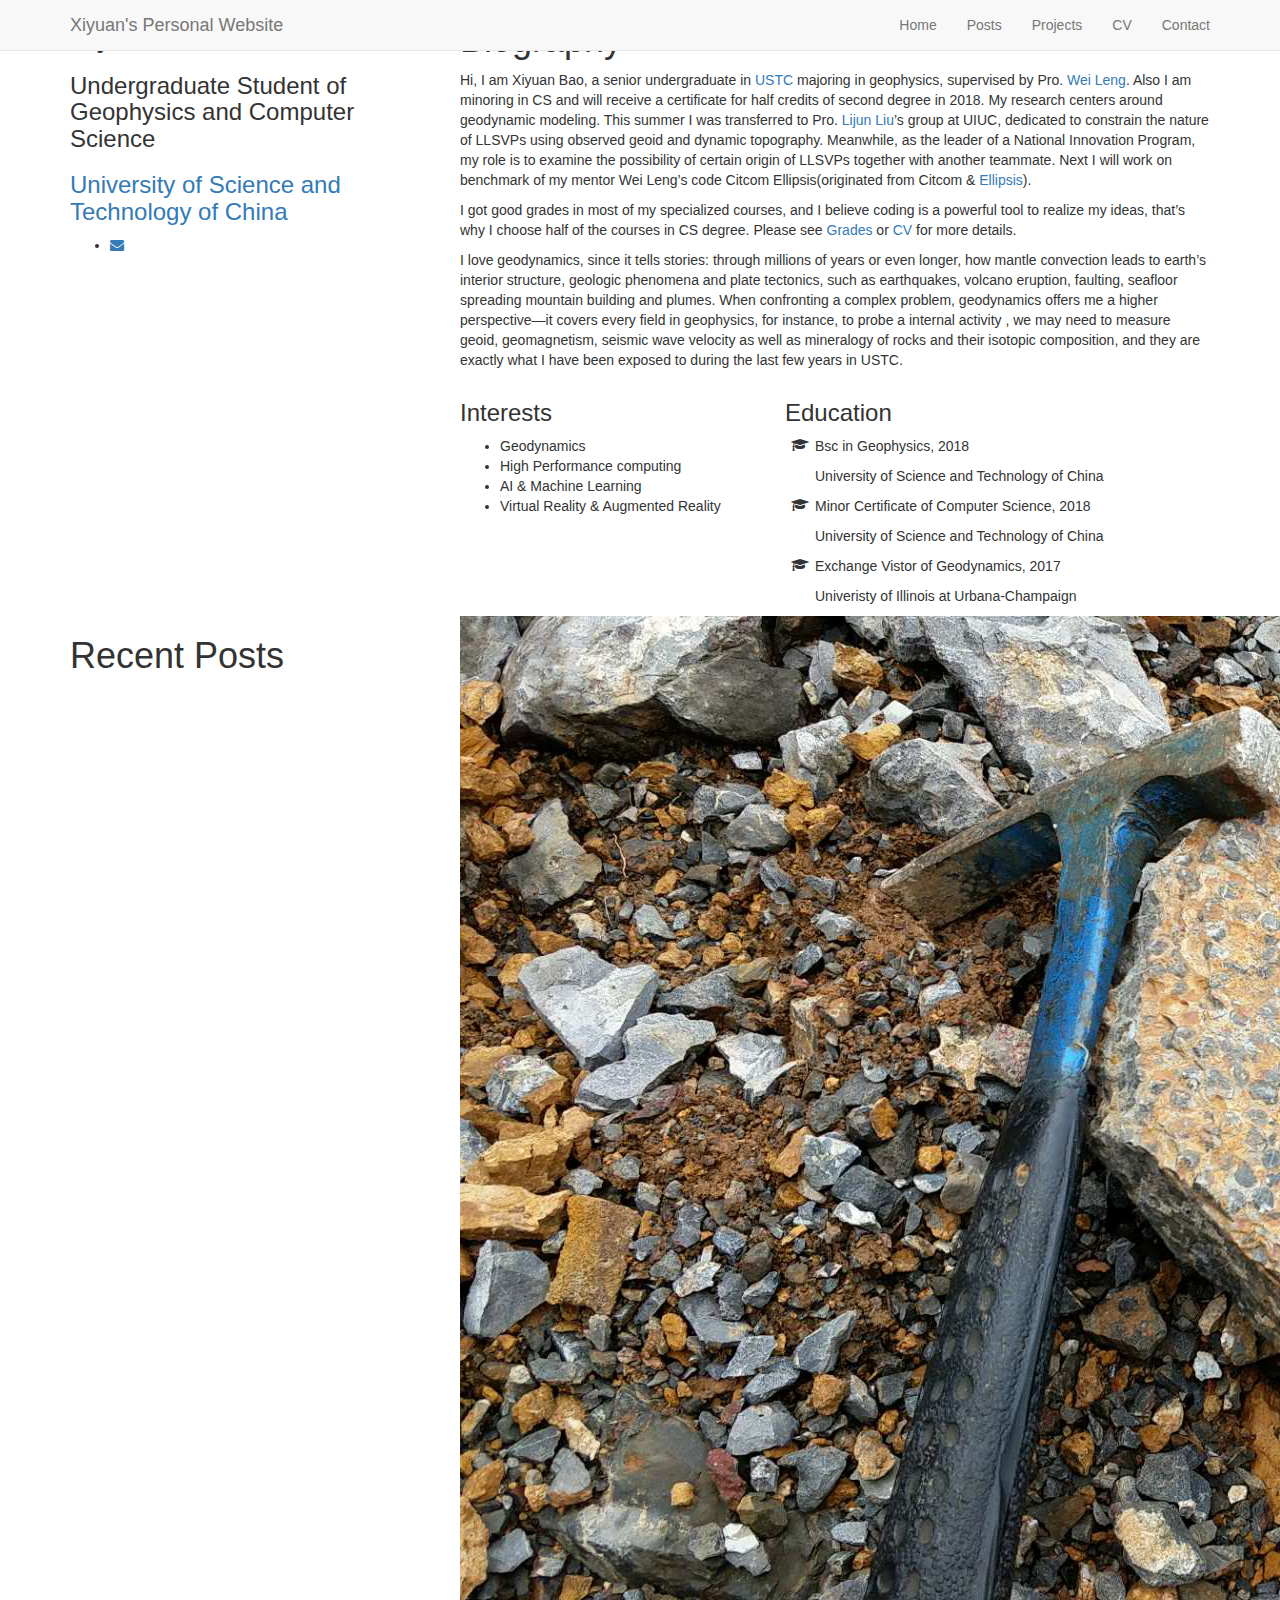
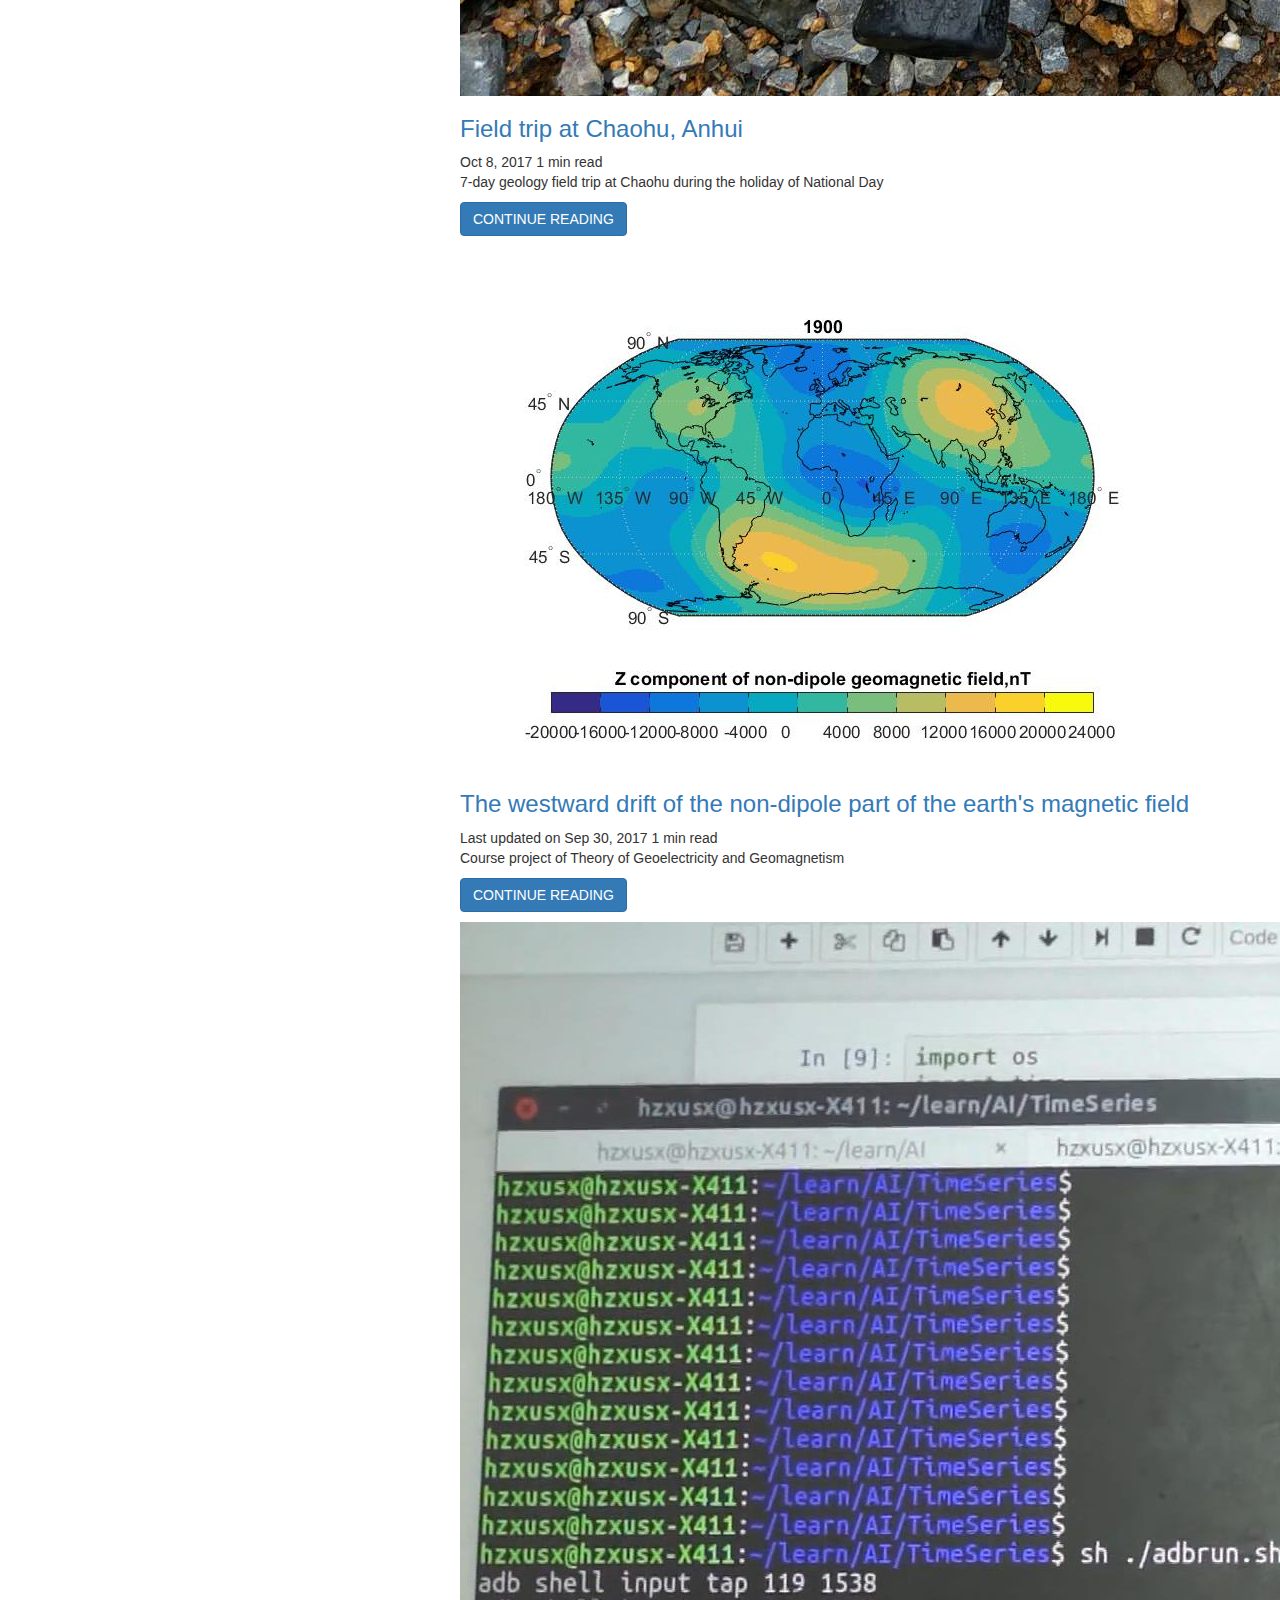
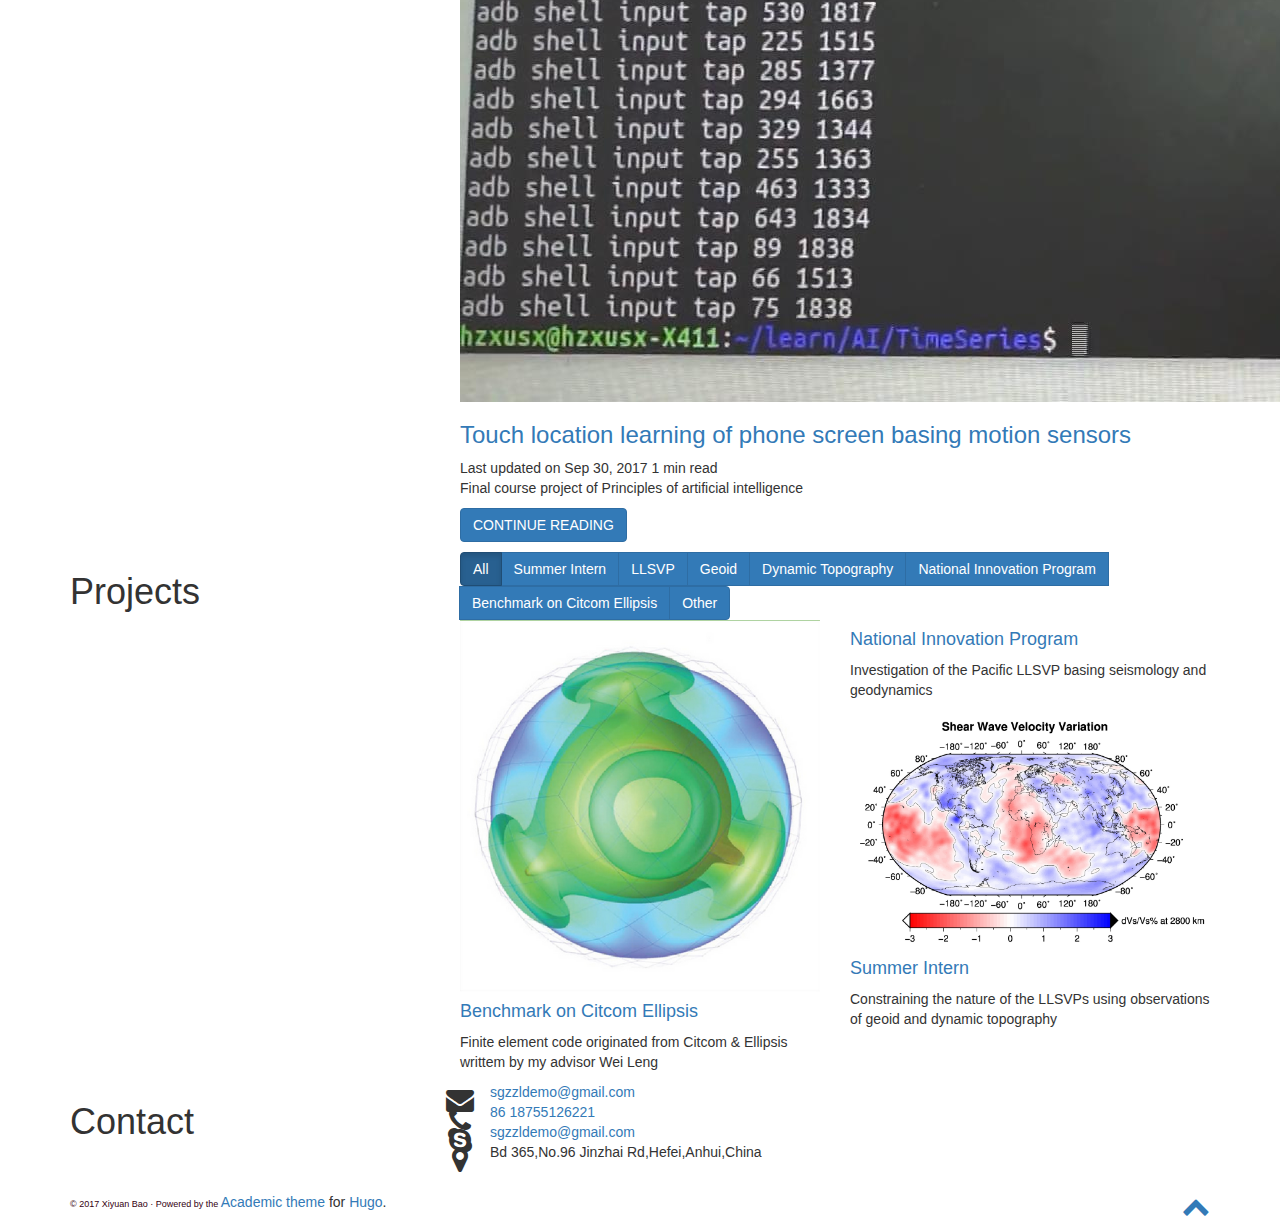
==== index.html @ cfee68fa "counter" ====
<!DOCTYPE html>
<html lang="en-us">
<head>

  <meta charset="utf-8">
  <meta name="viewport" content="width=device-width, initial-scale=1">
  <meta http-equiv="X-UA-Compatible" content="IE=edge">
  <meta name="theme" content="hugo-academic">
  <meta name="generator" content="Hugo 0.30.2" />
  <meta name="author" content="Xiyuan Bao">
  <meta name="description" content="Undergraduate Student of Geophysics and Computer Science">










    <link rel="stylesheet" href="/css/highlight.min.css">



  <link rel="stylesheet" href="https://cdnjs.cloudflare.com/ajax/libs/twitter-bootstrap/3.3.7/css/bootstrap.min.css" integrity="sha512-6MXa8B6uaO18Hid6blRMetEIoPqHf7Ux1tnyIQdpt9qI5OACx7C+O3IVTr98vwGnlcg0LOLa02i9Y1HpVhlfiw==" crossorigin="anonymous">
  <link rel="stylesheet" href="https://cdnjs.cloudflare.com/ajax/libs/academicons/1.8.1/css/academicons.min.css" integrity="sha512-NThgw3XKQ1absAahW6to7Ey42uycrVvfNfyjqcFNgCmOCQ5AR4AO0SiXrN+8ZtYeappp56lk1WtvjVmEa+VR6A==" crossorigin="anonymous">
  <link rel="stylesheet" href="https://cdnjs.cloudflare.com/ajax/libs/font-awesome/4.7.0/css/font-awesome.min.css" integrity="sha512-SfTiTlX6kk+qitfevl/7LibUOeJWlt9rbyDn92a1DqWOw9vWG2MFoays0sgObmWazO5BQPiFucnnEAjpAB+/Sw==" crossorigin="anonymous">






  <link rel="stylesheet" href="//fonts.googleapis.com/css?family=Montserrat:400,700%7cRoboto:400,400italic,700%7cRoboto&#43;Mono">

  <link rel="stylesheet" href="/styles.css">





  <link rel="alternate" href="https://xiyuanbao.github.io/index.xml" type="application/rss+xml" title="Xiyuan&#39;s Personal Website">
  <link rel="feed" href="https://xiyuanbao.github.io/index.xml" type="application/rss+xml" title="Xiyuan&#39;s Personal Website">


  <link rel="icon" type="image/png" href="/img/icon.png">
  <link rel="apple-touch-icon" type="image/png" href="/img/apple-touch-icon.png">

  <link rel="canonical" href="https://xiyuanbao.github.io/">

  <meta property="twitter:card" content="summary_large_image">

  <meta property="og:site_name" content="Xiyuan&#39;s Personal Website">
  <meta property="og:url" content="https://xiyuanbao.github.io/">
  <meta property="og:title" content="Xiyuan&#39;s Personal Website">
  <meta property="og:description" content="Undergraduate Student of Geophysics and Computer Science">
  <meta property="og:locale" content="en-us">

  <meta property="og:updated_time" content="2016-04-20T00:00:00&#43;00:00">




  <title>Xiyuan&#39;s Personal Website</title>

</head>
<body id="top" data-spy="scroll" data-target="#navbar-main" data-offset="71">

<nav class="navbar navbar-default navbar-fixed-top" id="navbar-main">
  <div class="container">


    <div class="navbar-header">

      <button type="button" class="navbar-toggle collapsed" data-toggle="collapse"
              data-target=".navbar-collapse" aria-expanded="false">
        <span class="sr-only">Toggle navigation</span>
        <span class="icon-bar"></span>
        <span class="icon-bar"></span>
        <span class="icon-bar"></span>
      </button>

      <a class="navbar-brand" href="/">Xiyuan&#39;s Personal Website</a>
    </div>


    <div class="collapse navbar-collapse">


      <ul class="nav navbar-nav navbar-right">




        <li class="nav-item">
          <a href="/#about" data-target="#about">

            <span>Home</span>
          </a>
        </li>






        <li class="nav-item">
          <a href="/#posts" data-target="#posts">

            <span>Posts</span>
          </a>
        </li>






        <li class="nav-item">
          <a href="/#projects" data-target="#projects">

            <span>Projects</span>
          </a>
        </li>






        <li class="nav-item">
          <a href="/cv/cv.pdf" data-target="/cv/cv.pdf">

            <span>CV</span>
          </a>
        </li>






        <li class="nav-item">
          <a href="/#contact" data-target="#contact">

            <span>Contact</span>
          </a>
        </li>





      </ul>

    </div>
  </div>
</nav>



<span id="homepage" style="display: none"></span>











  <section id="about" class="home-section">
    <div class="container">




<div class="row" itemprop="author" itemscope itemtype="http://schema.org/Person" itemref="person-email person-telephone person-address">
  <div class="col-xs-12 col-md-4">
    <div id="profile">


      <div class="portrait" style="background-image: url('https://xiyuanbao.github.io/img/portrait.jpg');"></div>
      <meta itemprop="image" content="https://xiyuanbao.github.io/img/portrait.jpg">


      <div class="portrait-title">
        <h2 itemprop="name">Xiyuan Bao</h2>
        <h3 itemprop="jobTitle">Undergraduate Student of Geophysics and Computer Science</h3>



        <h3 itemprop="worksFor" itemscope itemtype="http://schema.org/Organization">
          <a href="//en.ustc.edu.cn" target="_blank" itemprop="url" rel="noopener">
            <span itemprop="name">University of Science and Technology of China</span>
          </a>
        </h3>



      </div>

      <link itemprop="url" href="https://xiyuanbao.github.io/">

      <ul class="network-icon" aria-hidden="true">


        <li>
          <a itemprop="sameAs" href="//sgzzldemo@gmail.com" target="_blank" rel="noopener">
            <i class="fa fa-envelope big-icon"></i>
          </a>
        </li>

      </ul>

    </div>
  </div>
  <div class="col-xs-12 col-md-8" itemprop="description">



<h1 id="biography">Biography</h1>

<p>Hi, I am Xiyuan Bao, a senior undergraduate in <a href="http://en.ustc.edu.cn" target="_blank">USTC</a> majoring in geophysics, supervised by Pro. <a href="https://scholar.google.com.hk/citations?hl=en&amp;user=mM6zRxUAAAAJ&amp;view_op=list_works&amp;sortby=pubdate" target="_blank">Wei Leng</a>. Also I am minoring in CS and will receive a certificate for half credits of second degree in 2018. My research centers around geodynamic modeling. This summer I was transferred to Pro. <a href="https://www.geology.illinois.edu/cms/One.aspx?portalId=127672&amp;pageId=230146" target="_blank">Lijun Liu</a>&rsquo;s group at UIUC, dedicated to constrain the nature of LLSVPs using observed geoid and dynamic topography. Meanwhile, as the leader of a National Innovation Program, my role is to examine the possibility of certain origin of LLSVPs together with another teammate. Next I will work on benchmark of my mentor Wei Leng&rsquo;s code Citcom Ellipsis(originated from Citcom &amp; <a href="http://www.geodynamics.org/cig/software/ellipsis3d/" target="_blank">Ellipsis</a>).</p>

<p>I got good grades in most of my specialized courses, and I believe coding is a powerful tool to realize my ideas, that&rsquo;s why I choose half of the courses in CS degree. Please see <a href="https://xiyuanbao.github.io/grade/grade/" target="_blank">Grades</a> or <a href="https://xiyuanbao.github.io/cv/cv.pdf">CV</a> for more details.</p>

<p>I love geodynamics, since it tells stories: through millions of years or even longer, how mantle convection leads to earth&rsquo;s interior structure, geologic phenomena and plate tectonics, such as earthquakes, volcano eruption, faulting, seafloor spreading mountain building and plumes. When confronting a complex problem, geodynamics offers me a higher perspective—it covers every field in geophysics, for instance, to probe a internal activity , we may need to measure geoid, geomagnetism, seismic wave velocity as well as mineralogy of rocks and their isotopic composition, and they are exactly what I have been exposed to during the last few years in USTC.</p>


    <div class="row">


      <div class="col-sm-5">
        <h3>Interests</h3>
        <ul class="ul-interests">

          <li>Geodynamics</li>

          <li>High Performance computing</li>

          <li>AI &amp; Machine Learning</li>

          <li>Virtual Reality &amp; Augmented Reality</li>

        </ul>
      </div>



      <div class="col-sm-7">
        <h3>Education</h3>
        <ul class="ul-edu fa-ul">

          <li>
            <i class="fa-li fa fa-graduation-cap"></i>
            <div class="description">
              <p class="course">Bsc in Geophysics, 2018</p>
              <p class="institution">University of Science and Technology of China</p>
            </div>
          </li>

          <li>
            <i class="fa-li fa fa-graduation-cap"></i>
            <div class="description">
              <p class="course">Minor Certificate of Computer Science, 2018</p>
              <p class="institution">University of Science and Technology of China</p>
            </div>
          </li>

          <li>
            <i class="fa-li fa fa-graduation-cap"></i>
            <div class="description">
              <p class="course">Exchange Vistor of Geodynamics, 2017</p>
              <p class="institution">Univeristy of Illinois at Urbana-Champaign</p>
            </div>
          </li>

        </ul>
      </div>


    </div>
  </div>
</div>

    </div>
  </section>





  <section id="posts" class="home-section">
    <div class="container">





<div class="row">
  <div class="col-xs-12 col-md-4 section-heading">

    <h1>Recent Posts</h1>



  </div>
  <div class="col-xs-12 col-md-8">


























<div class="article-list-item" itemscope itemprop="blogPost">


  <a href="https://xiyuanbao.github.io/post/chaohu/">
    <img src="/img/chaohu/11.jpg" class="article-banner" itemprop="image">
  </a>

  <h3 class="article-title" itemprop="name">
    <a href="https://xiyuanbao.github.io/post/chaohu/" itemprop="url">Field trip at Chaohu, Anhui</a>
  </h3>


<div class="article-metadata">

  <span class="article-date">

    <time datetime="2017-10-08 00:00:00 &#43;0800 CST" itemprop="datePublished">
      Oct 8, 2017
    </time>
  </span>


  <span class="middot-divider"></span>
  <span class="article-reading-time">
    1 min read
  </span>









</div>

  <div class="article-style" itemprop="articleBody">

    <p>7-day geology field trip at Chaohu during the holiday of National Day</p>

  </div>
  <p class="read-more">
    <a href="https://xiyuanbao.github.io/post/chaohu/" class="btn btn-primary btn-outline">
      CONTINUE READING
    </a>
  </p>
</div>






















<div class="article-list-item" itemscope itemprop="blogPost">


  <a href="https://xiyuanbao.github.io/post/geomagnetism/">
    <img src="/img/geomagnet/1900.jpg" class="article-banner" itemprop="image">
  </a>

  <h3 class="article-title" itemprop="name">
    <a href="https://xiyuanbao.github.io/post/geomagnetism/" itemprop="url">The westward drift of the non-dipole part of the earth&#39;s magnetic field</a>
  </h3>


<div class="article-metadata">

  <span class="article-date">

        Last updated on

    <time datetime="2017-09-20 00:00:00 &#43;0800 CST" itemprop="datePublished">
      Sep 30, 2017
    </time>
  </span>


  <span class="middot-divider"></span>
  <span class="article-reading-time">
    1 min read
  </span>









</div>

  <div class="article-style" itemprop="articleBody">

    <p>Course project of Theory of Geoelectricity and Geomagnetism</p>

  </div>
  <p class="read-more">
    <a href="https://xiyuanbao.github.io/post/geomagnetism/" class="btn btn-primary btn-outline">
      CONTINUE READING
    </a>
  </p>
</div>






















<div class="article-list-item" itemscope itemprop="blogPost">


  <a href="https://xiyuanbao.github.io/post/sensor/">
    <img src="/img/sensor/sensor.jpg" class="article-banner" itemprop="image">
  </a>

  <h3 class="article-title" itemprop="name">
    <a href="https://xiyuanbao.github.io/post/sensor/" itemprop="url">Touch location learning of phone screen basing motion sensors</a>
  </h3>


<div class="article-metadata">

  <span class="article-date">

        Last updated on

    <time datetime="2017-09-20 00:00:00 &#43;0800 CST" itemprop="datePublished">
      Sep 30, 2017
    </time>
  </span>


  <span class="middot-divider"></span>
  <span class="article-reading-time">
    1 min read
  </span>









</div>

  <div class="article-style" itemprop="articleBody">

    <p>Final course project of Principles of artificial intelligence</p>

  </div>
  <p class="read-more">
    <a href="https://xiyuanbao.github.io/post/sensor/" class="btn btn-primary btn-outline">
      CONTINUE READING
    </a>
  </p>
</div>






  </div>
</div>

    </div>
  </section>





  <section id="projects" class="home-section">
    <div class="container">




<div class="row">
  <div class="col-xs-12 col-md-4 section-heading">
    <h1>Projects</h1>

  </div>
  <div class="col-xs-12 col-md-8">




    <span class="hidden default-project-filter">*</span>




    <div class="project-toolbar">
      <div class="project-filters">
        <div class="btn-toolbar">
          <div class="btn-group">

              <a href="#" data-filter="*" class="btn btn-primary btn-large active">All</a>

              <a href="#" data-filter=".summer-intern" class="btn btn-primary btn-large">Summer Intern</a>

              <a href="#" data-filter=".LLSVP" class="btn btn-primary btn-large">LLSVP</a>

              <a href="#" data-filter=".geoid" class="btn btn-primary btn-large">Geoid</a>

              <a href="#" data-filter=".dynamic-topography" class="btn btn-primary btn-large">Dynamic Topography</a>

              <a href="#" data-filter=".National-Innovation-Program" class="btn btn-primary btn-large">National Innovation Program</a>

              <a href="#" data-filter=".Benchmark-on-Citcom-Ellipsis" class="btn btn-primary btn-large">Benchmark on Citcom Ellipsis</a>

              <a href="#" data-filter=".demo" class="btn btn-primary btn-large">Other</a>

          </div>
        </div>
      </div>
    </div>





    <div class="row isotope projects-container js-layout-masonry">





      <div class="col-xs-12 col-sm-6 col-md-4 col-lg-6 project-item isotope-item Benchmark-on-Citcom-Ellipsis">
        <div class="card">

          <a href="https://xiyuanbao.github.io/project/benchmark-on-citcom-ellipsis/" title="" class="card-image hover-overlay"
             >
            <img src="/img/c-e/cover.png" alt="" class="img-responsive">
          </a>

          <div class="card-text">
            <h4><a href="https://xiyuanbao.github.io/project/benchmark-on-citcom-ellipsis/" >Benchmark on Citcom Ellipsis</a></h4>
            <div class="card-desription">
              <p>Finite element code originated from Citcom &amp; Ellipsis writtem by my advisor Wei Leng</p>
            </div>
          </div>
        </div>
      </div>




      <div class="col-xs-12 col-sm-6 col-md-4 col-lg-6 project-item isotope-item National-Innovation-Program LLSVP">
        <div class="card">

          <div class="card-text">
            <h4><a href="https://xiyuanbao.github.io/project/national-innovation-program/" >National Innovation Program</a></h4>
            <div class="card-desription">
              <p>Investigation of the Pacific LLSVP basing seismology and geodynamics</p>
            </div>
          </div>
        </div>
      </div>




      <div class="col-xs-12 col-sm-6 col-md-4 col-lg-6 project-item isotope-item summer-intern LLSVP geoid dynamic-topography">
        <div class="card">

          <a href="https://xiyuanbao.github.io/project/summer-intern/" title="" class="card-image hover-overlay"
             >
            <img src="/img/llsvp/tomo.jpg" alt="" class="img-responsive">
          </a>

          <div class="card-text">
            <h4><a href="https://xiyuanbao.github.io/project/summer-intern/" >Summer Intern</a></h4>
            <div class="card-desription">
              <p>Constraining the nature of the LLSVPs using observations of geoid and dynamic topography</p>
            </div>
          </div>
        </div>
      </div>


    </div>



  </div>
</div>

    </div>
  </section>





  <section id="contact" class="home-section">
    <div class="container">





<div class="row">
  <div class="col-xs-12 col-md-4 section-heading">
    <h1>Contact</h1>

  </div>
  <div class="col-xs-12 col-md-8">


    <ul class="fa-ul" itemscope>


      <li>
        <i class="fa-li fa fa-envelope fa-2x" aria-hidden="true"></i>
        <span id="person-email" itemprop="email"><a href="mailto:sgzzldemo@gmail.com">sgzzldemo@gmail.com</a></span>
      </li>







      <li>
        <i class="fa-li fa fa-phone fa-2x" aria-hidden="true"></i>
        <span id="person-telephone" itemprop="telephone"><a href="tel:86%2018755126221">86 18755126221</a></span>
      </li>



      <li>
        <i class="fa-li fa fa-skype fa-2x" aria-hidden="true"></i>
        <span><a href="skype:sgzzldemo@gmail.com?call">sgzzldemo@gmail.com</a></span>
      </li>





      <li>
        <i class="fa-li fa fa-map-marker fa-2x" aria-hidden="true"></i>
        <span id="person-address" itemprop="address">Bd 365,No.96 Jinzhai Rd,Hefei,Anhui,China</span>
      </li>




    </ul>



  </div>
</div>

    </div>
  </section>

<div align="center"><img src="http://www.reliablecounter.com/count.php?page=xiyuanbao.github.io&digit=style/plain/1/&reloads=0" alt="" title="" border="0"></a><br /><a href="http://" target="_blank" style="font-family: Geneva, Arial; font-size: 9px; color: #330010; text-decoration: none;"></div>


<footer class="site-footer">
  <div class="container">
    <p class="powered-by">

      &copy; 2017 Xiyuan Bao &middot;

      Powered by the
      <a href="https://sourcethemes.com/academic/" target="_blank" rel="noopener">Academic theme</a> for
      <a href="https://gohugo.io" target="_blank" rel="noopener">Hugo</a>.

      <span class="pull-right" aria-hidden="true">
        <a href="#" id="back_to_top">
          <span class="button_icon">
            <i class="fa fa-chevron-up fa-2x"></i>
          </span>
        </a>
      </span>

    </p>
  </div>
</footer>


<div id="modal" class="modal fade" role="dialog">
  <div class="modal-dialog">
    <div class="modal-content">
      <div class="modal-header">
        <button type="button" class="close btn-large" data-dismiss="modal">&times;</button>
        <h4 class="modal-title">Cite</h4>
      </div>
      <div>
        <pre><code class="modal-body tex"></code></pre>
      </div>
      <div class="modal-footer">
        <a class="btn btn-primary btn-outline js-copy-cite" href="#" target="_blank">
          <i class="fa fa-copy"></i> Copy
        </a>
        <a class="btn btn-primary btn-outline js-download-cite" href="#" target="_blank">
          <i class="fa fa-download"></i> Download
        </a>
        <div id="modal-error"></div>
      </div>
    </div>
  </div>
</div>









    <script src="https://cdnjs.cloudflare.com/ajax/libs/jquery/3.2.1/jquery.min.js" integrity="sha512-3P8rXCuGJdNZOnUx/03c1jOTnMn3rP63nBip5gOP2qmUh5YAdVAvFZ1E+QLZZbC1rtMrQb+mah3AfYW11RUrWA==" crossorigin="anonymous"></script>
    <script src="https://cdnjs.cloudflare.com/ajax/libs/jquery.imagesloaded/4.1.3/imagesloaded.pkgd.min.js" integrity="sha512-umsR78NN0D23AzgoZ11K7raBD+R6hqKojyBZs1w8WvYlsI+QuKRGBx3LFCwhatzBunCjDuJpDHwxD13sLMbpRA==" crossorigin="anonymous"></script>
    <script src="https://cdnjs.cloudflare.com/ajax/libs/twitter-bootstrap/3.3.7/js/bootstrap.min.js" integrity="sha512-iztkobsvnjKfAtTNdHkGVjAYTrrtlC7mGp/54c40wowO7LhURYl3gVzzcEqGl/qKXQltJ2HwMrdLcNUdo+N/RQ==" crossorigin="anonymous"></script>
    <script src="https://cdnjs.cloudflare.com/ajax/libs/jquery.isotope/3.0.4/isotope.pkgd.min.js" integrity="sha512-VDBOIlDbuC4VWxGJNmuFRQ0Li0SKkDpmGyuhAG5LTDLd/dJ/S0WMVxriR2Y+CyPL5gzjpN4f/6iqWVBJlht0tQ==" crossorigin="anonymous"></script>


    <script src="/js/hugo-academic.js"></script>






      <script src="//cdnjs.cloudflare.com/ajax/libs/highlight.js/9.12.0/highlight.min.js" integrity="sha256-/BfiIkHlHoVihZdc6TFuj7MmJ0TWcWsMXkeDFwhi0zw=" crossorigin="anonymous"></script>






      <script>hljs.initHighlightingOnLoad();</script>




    <script type="text/x-mathjax-config">
        MathJax.Hub.Config({ tex2jax: { inlineMath: [['$','$'], ['\\(','\\)']] } });
    </script>

    <script src="https://cdnjs.cloudflare.com/ajax/libs/mathjax/2.7.1/MathJax.js?config=TeX-AMS_CHTML" integrity="sha512-tOav5w1OjvsSJzePRtt2uQPFwBoHt1VZcUq8l8nm5284LEKE9FSJBQryzMBzHxY5P0zRdNqEcpLIRVYFNgu1jw==" crossorigin="anonymous"></script>



  </body>
</html>
---- css/highlight.min.css ----
.hljs{display:block;overflow-x:auto;padding:0.5em;color:#333;background:#f8f8f8}.hljs-comment,.hljs-quote{color:#998;font-style:italic}.hljs-keyword,.hljs-selector-tag,.hljs-subst{color:#333;font-weight:bold}.hljs-number,.hljs-literal,.hljs-variable,.hljs-template-variable,.hljs-tag .hljs-attr{color:#008080}.hljs-string,.hljs-doctag{color:#d14}.hljs-title,.hljs-section,.hljs-selector-id{color:#900;font-weight:bold}.hljs-subst{font-weight:normal}.hljs-type,.hljs-class .hljs-title{color:#458;font-weight:bold}.hljs-tag,.hljs-name,.hljs-attribute{color:#000080;font-weight:normal}.hljs-regexp,.hljs-link{color:#009926}.hljs-symbol,.hljs-bullet{color:#990073}.hljs-built_in,.hljs-builtin-name{color:#0086b3}.hljs-meta{color:#999;font-weight:bold}.hljs-deletion{background:#fdd}.hljs-addition{background:#dfd}.hljs-emphasis{font-style:italic}.hljs-strong{font-weight:bold}
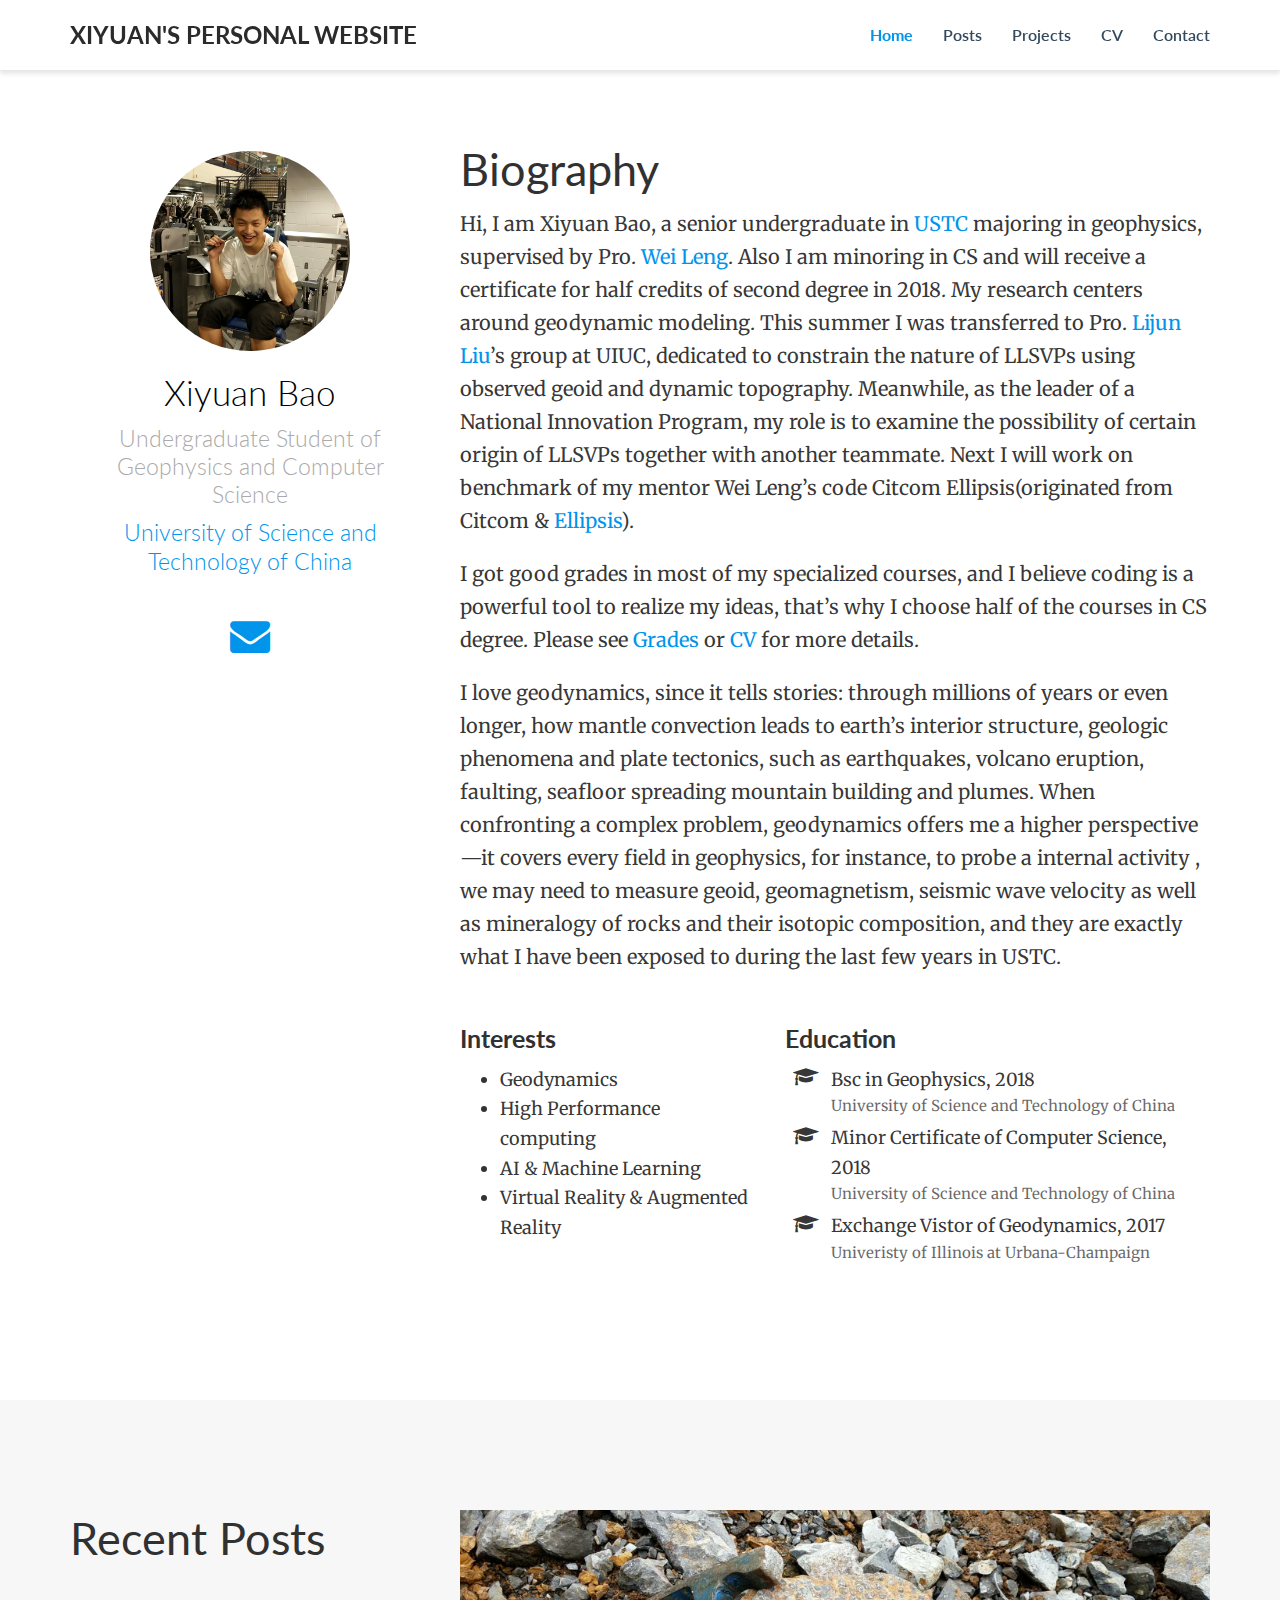
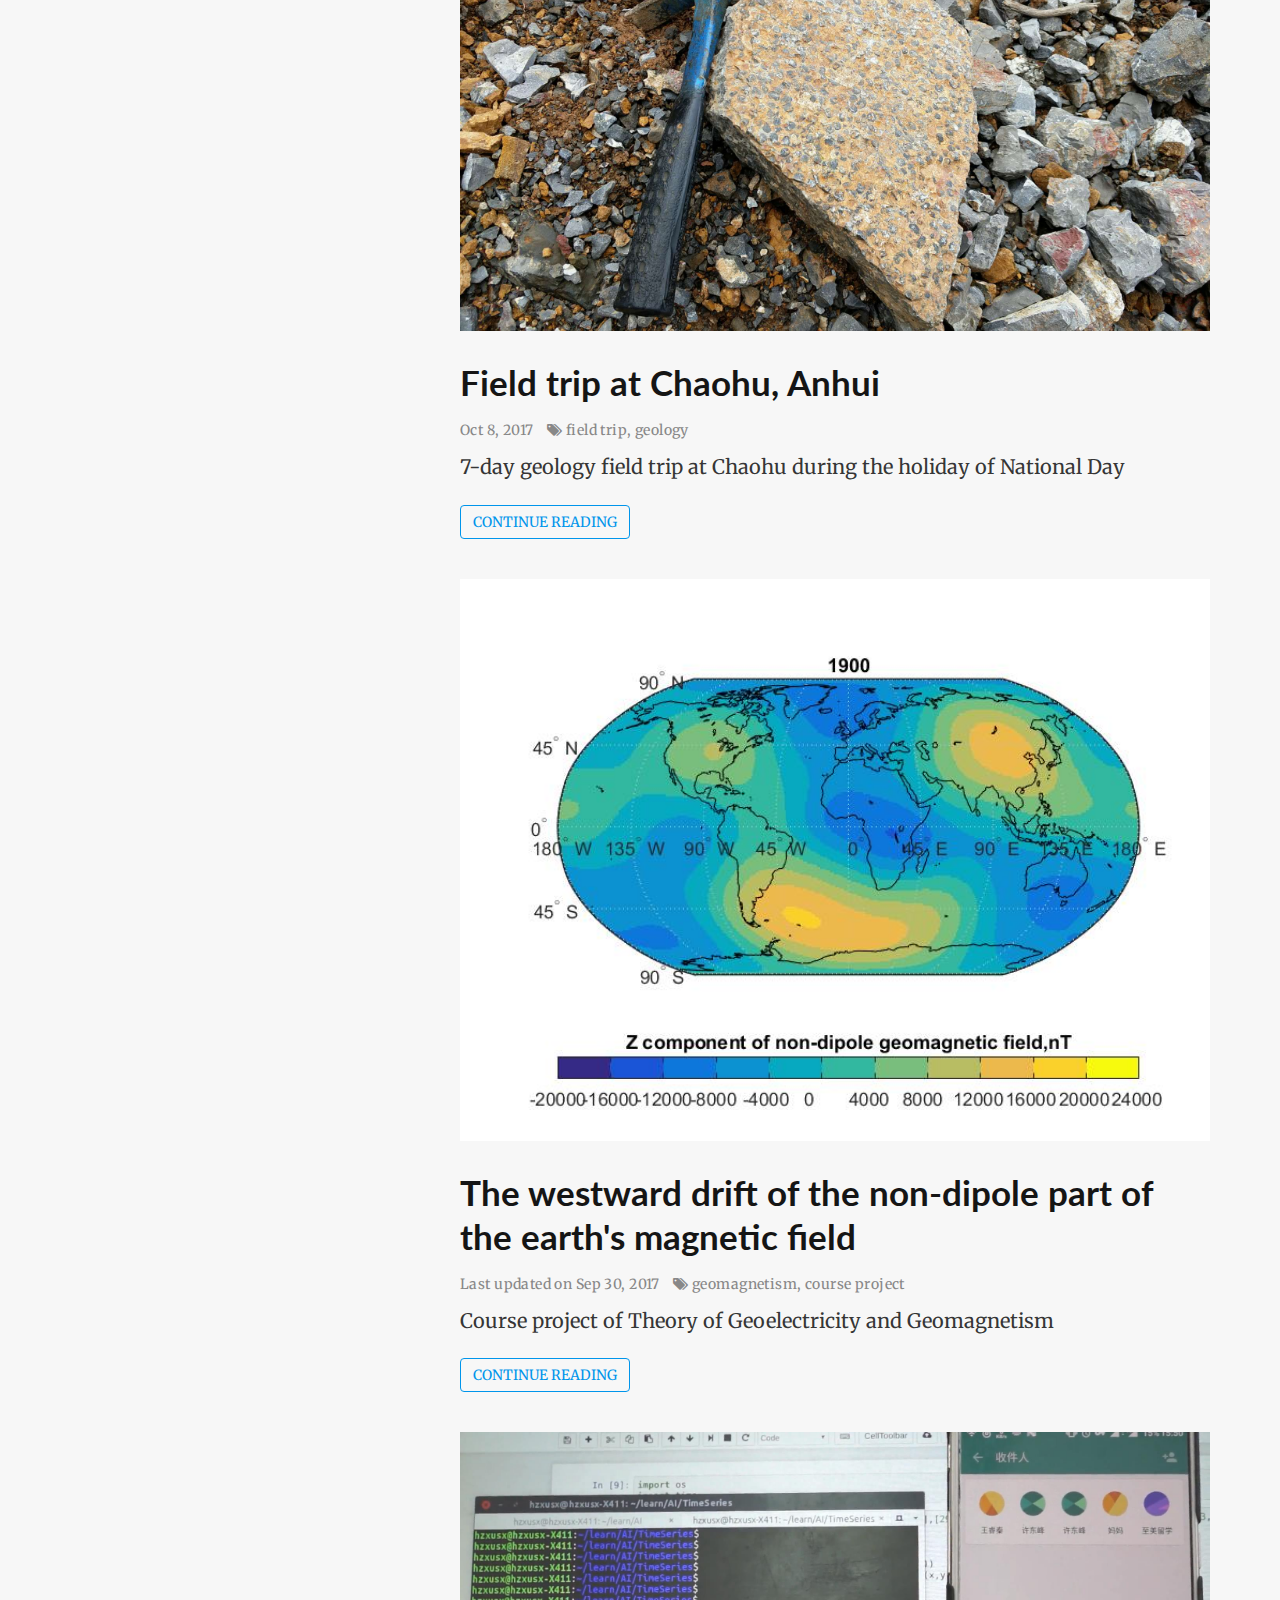
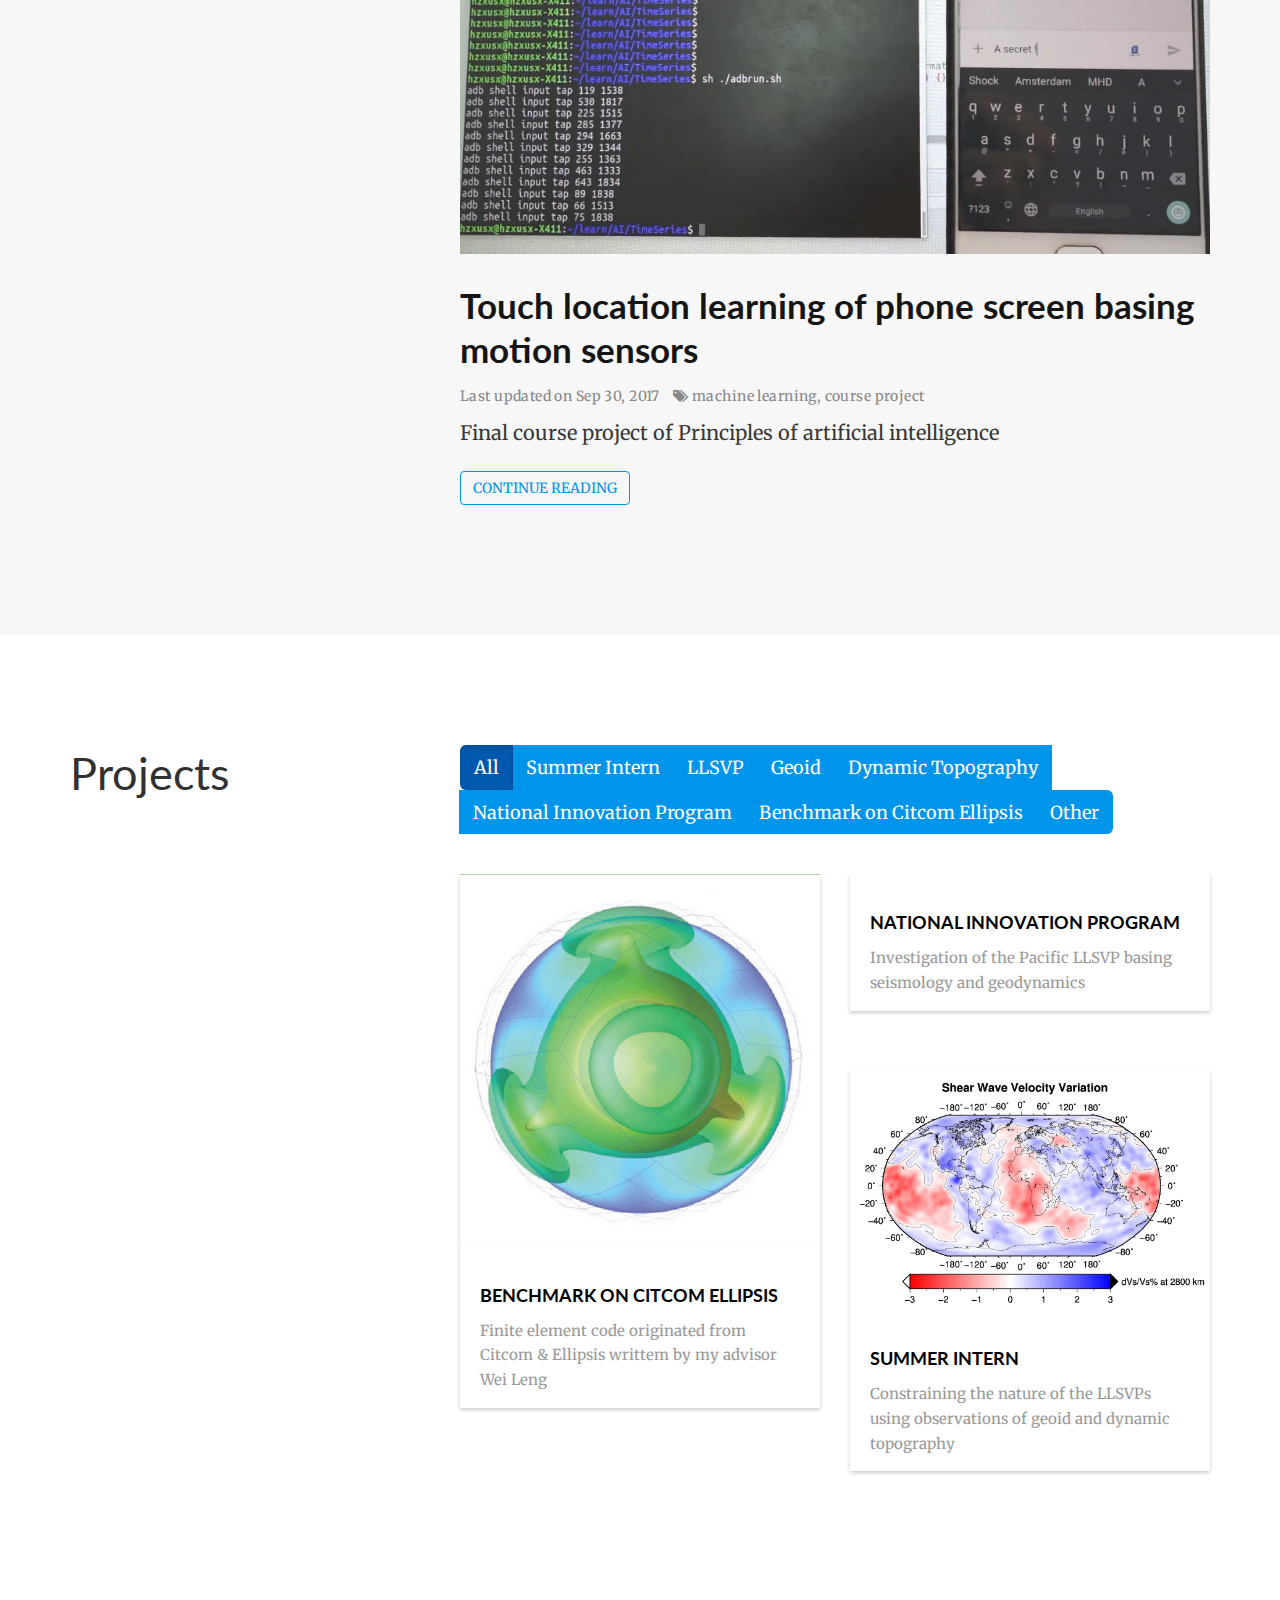
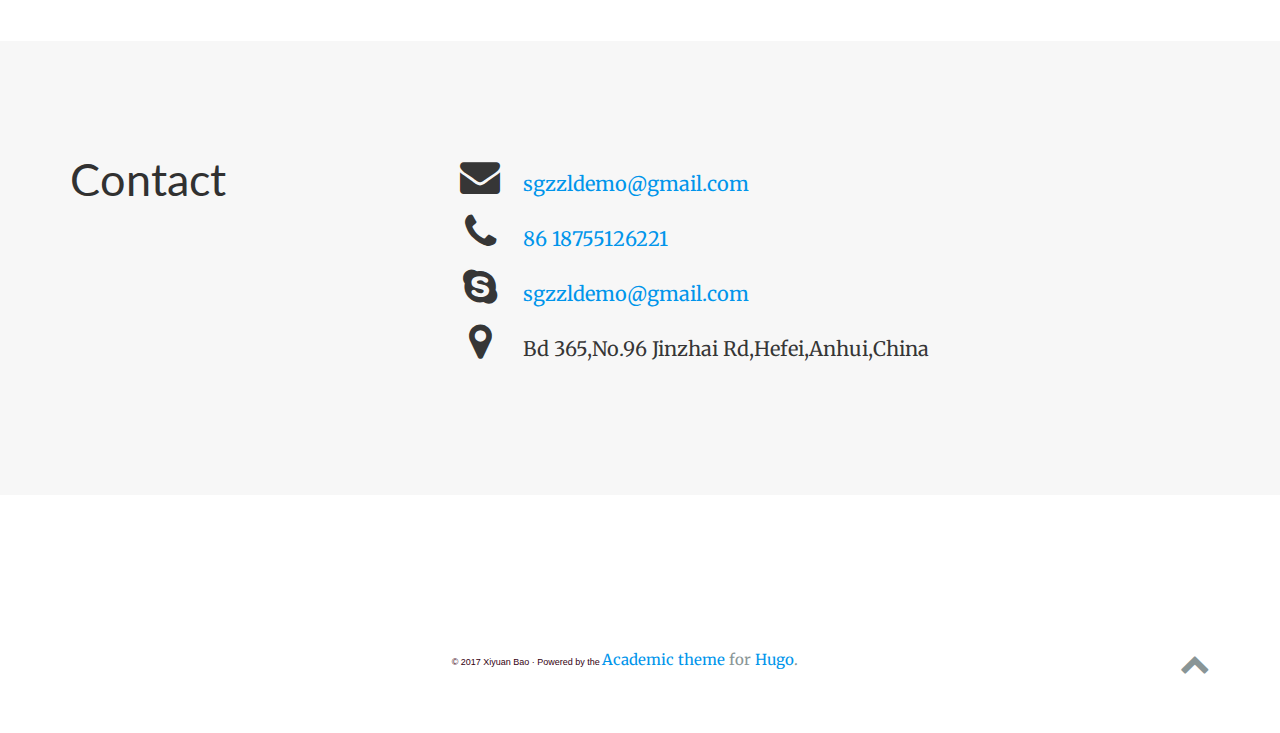
==== commit cd790ae6: "recover pattern" ====
--- a/index.html
+++ b/index.html
@@ -18,7 +18,6 @@
 
 
 
-
     <link rel="stylesheet" href="/css/highlight.min.css">
 
 
@@ -28,14 +27,8 @@
   <link rel="stylesheet" href="https://cdnjs.cloudflare.com/ajax/libs/font-awesome/4.7.0/css/font-awesome.min.css" integrity="sha512-SfTiTlX6kk+qitfevl/7LibUOeJWlt9rbyDn92a1DqWOw9vWG2MFoays0sgObmWazO5BQPiFucnnEAjpAB+/Sw==" crossorigin="anonymous">
 
 
-
-
-
-
-  <link rel="stylesheet" href="//fonts.googleapis.com/css?family=Montserrat:400,700%7cRoboto:400,400italic,700%7cRoboto&#43;Mono">
-
-  <link rel="stylesheet" href="/styles.css">
-
+  <link rel="stylesheet" href="//fonts.googleapis.com/css?family=Lato:400,700%7CMerriweather%7CRoboto+Mono">
+  <link rel="stylesheet" href="/css/hugo-academic.css">
 
 
 
@@ -43,23 +36,11 @@
   <link rel="alternate" href="https://xiyuanbao.github.io/index.xml" type="application/rss+xml" title="Xiyuan&#39;s Personal Website">
   <link rel="feed" href="https://xiyuanbao.github.io/index.xml" type="application/rss+xml" title="Xiyuan&#39;s Personal Website">
 
-
   <link rel="icon" type="image/png" href="/img/icon.png">
   <link rel="apple-touch-icon" type="image/png" href="/img/apple-touch-icon.png">
 
   <link rel="canonical" href="https://xiyuanbao.github.io/">
 
-  <meta property="twitter:card" content="summary_large_image">
-
-  <meta property="og:site_name" content="Xiyuan&#39;s Personal Website">
-  <meta property="og:url" content="https://xiyuanbao.github.io/">
-  <meta property="og:title" content="Xiyuan&#39;s Personal Website">
-  <meta property="og:description" content="Undergraduate Student of Geophysics and Computer Science">
-  <meta property="og:locale" content="en-us">
-
-  <meta property="og:updated_time" content="2016-04-20T00:00:00&#43;00:00">
-
-
 
 
   <title>Xiyuan&#39;s Personal Website</title>
@@ -72,7 +53,6 @@
 
 
     <div class="navbar-header">
-
       <button type="button" class="navbar-toggle collapsed" data-toggle="collapse"
               data-target=".navbar-collapse" aria-expanded="false">
         <span class="sr-only">Toggle navigation</span>
@@ -80,7 +60,6 @@
         <span class="icon-bar"></span>
         <span class="icon-bar"></span>
       </button>
-
       <a class="navbar-brand" href="/">Xiyuan&#39;s Personal Website</a>
     </div>
 
@@ -161,12 +140,6 @@
 
 
 <span id="homepage" style="display: none"></span>
-
-
-
-
-
-
 
 
 
@@ -191,25 +164,21 @@
         <h2 itemprop="name">Xiyuan Bao</h2>
         <h3 itemprop="jobTitle">Undergraduate Student of Geophysics and Computer Science</h3>
 
-
-
         <h3 itemprop="worksFor" itemscope itemtype="http://schema.org/Organization">
-          <a href="//en.ustc.edu.cn" target="_blank" itemprop="url" rel="noopener">
+          <a href="//en.ustc.edu.cn" target="_blank" itemprop="url">
             <span itemprop="name">University of Science and Technology of China</span>
           </a>
         </h3>
 
-
-
       </div>
 
       <link itemprop="url" href="https://xiyuanbao.github.io/">
 
-      <ul class="network-icon" aria-hidden="true">
+      <ul class="social-icon" aria-hidden="true">
 
 
         <li>
-          <a itemprop="sameAs" href="//sgzzldemo@gmail.com" target="_blank" rel="noopener">
+          <a itemprop="sameAs" href="//sgzzldemo@gmail.com" target="_blank">
             <i class="fa fa-envelope big-icon"></i>
           </a>
         </li>
@@ -226,7 +195,8 @@
 
 <p>Hi, I am Xiyuan Bao, a senior undergraduate in <a href="http://en.ustc.edu.cn" target="_blank">USTC</a> majoring in geophysics, supervised by Pro. <a href="https://scholar.google.com.hk/citations?hl=en&amp;user=mM6zRxUAAAAJ&amp;view_op=list_works&amp;sortby=pubdate" target="_blank">Wei Leng</a>. Also I am minoring in CS and will receive a certificate for half credits of second degree in 2018. My research centers around geodynamic modeling. This summer I was transferred to Pro. <a href="https://www.geology.illinois.edu/cms/One.aspx?portalId=127672&amp;pageId=230146" target="_blank">Lijun Liu</a>&rsquo;s group at UIUC, dedicated to constrain the nature of LLSVPs using observed geoid and dynamic topography. Meanwhile, as the leader of a National Innovation Program, my role is to examine the possibility of certain origin of LLSVPs together with another teammate. Next I will work on benchmark of my mentor Wei Leng&rsquo;s code Citcom Ellipsis(originated from Citcom &amp; <a href="http://www.geodynamics.org/cig/software/ellipsis3d/" target="_blank">Ellipsis</a>).</p>
 
-<p>I got good grades in most of my specialized courses, and I believe coding is a powerful tool to realize my ideas, that&rsquo;s why I choose half of the courses in CS degree. Please see <a href="https://xiyuanbao.github.io/grade/grade/" target="_blank">Grades</a> or <a href="https://xiyuanbao.github.io/cv/cv.pdf">CV</a> for more details.</p>
+<p>I got good grades in most of my specialized courses, and I believe coding is a powerful tool to realize my ideas, that&rsquo;s why I choose half of the courses in CS degree. Please see <a href="https://xiyuanbao.github.io/grade/grade/" target="_blank">Grades</a> or <a href="https://xiyuanbao.github.io/cv/cv.pdf"/>CV</a>
+ for more details.</p>
 
 <p>I love geodynamics, since it tells stories: through millions of years or even longer, how mantle convection leads to earth&rsquo;s interior structure, geologic phenomena and plate tectonics, such as earthquakes, volcano eruption, faulting, seafloor spreading mountain building and plumes. When confronting a complex problem, geodynamics offers me a higher perspective—it covers every field in geophysics, for instance, to probe a internal activity , we may need to measure geoid, geomagnetism, seismic wave velocity as well as mineralogy of rocks and their isotopic composition, and they are exactly what I have been exposed to during the last few years in USTC.</p>
 
@@ -292,8 +262,6 @@
 
 
 
-
-
   <section id="posts" class="home-section">
     <div class="container">
 
@@ -310,6 +278,7 @@
 
   </div>
   <div class="col-xs-12 col-md-8">
+
 
 
 
@@ -358,14 +327,20 @@
   </span>
 
 
-  <span class="middot-divider"></span>
-  <span class="article-reading-time">
-    1 min read
+
+
+
+
+  <span class="article-tags">
+    <i class="fa fa-tags"></i>
+
+    <a href="/tags/field-trip">field trip</a
+    >,
+
+    <a href="/tags/geology">geology</a
+    >
+
   </span>
-
-
-
-
 
 
 
@@ -406,6 +381,7 @@
 
 
 
+
 <div class="article-list-item" itemscope itemprop="blogPost">
 
 
@@ -430,14 +406,20 @@
   </span>
 
 
-  <span class="middot-divider"></span>
-  <span class="article-reading-time">
-    1 min read
+
+
+
+
+  <span class="article-tags">
+    <i class="fa fa-tags"></i>
+
+    <a href="/tags/geomagnetism">geomagnetism</a
+    >,
+
+    <a href="/tags/course-project">course project</a
+    >
+
   </span>
-
-
-
-
 
 
 
@@ -478,6 +460,7 @@
 
 
 
+
 <div class="article-list-item" itemscope itemprop="blogPost">
 
 
@@ -502,14 +485,20 @@
   </span>
 
 
-  <span class="middot-divider"></span>
-  <span class="article-reading-time">
-    1 min read
+
+
+
+
+  <span class="article-tags">
+    <i class="fa fa-tags"></i>
+
+    <a href="/tags/machine-learning">machine learning</a
+    >,
+
+    <a href="/tags/course-project">course project</a
+    >
+
   </span>
-
-
-
-
 
 
 
@@ -542,8 +531,6 @@
 
 
 
-
-
   <section id="projects" class="home-section">
     <div class="container">
 
@@ -560,13 +547,11 @@
 
 
 
-    <span class="hidden default-project-filter">*</span>
-
-
+    <span id="default-project-filter" class="hidden">*</span>
 
 
     <div class="project-toolbar">
-      <div class="project-filters">
+      <div id="filters">
         <div class="btn-toolbar">
           <div class="btn-group">
 
@@ -593,9 +578,7 @@
 
 
 
-
-
-    <div class="row isotope projects-container js-layout-masonry">
+    <div id="container-projects" class="row isotope">
 
 
 
@@ -666,8 +649,6 @@
 
 
 
-
-
   <section id="contact" class="home-section">
     <div class="container">
 
@@ -695,8 +676,6 @@
 
 
 
-
-
       <li>
         <i class="fa-li fa fa-phone fa-2x" aria-hidden="true"></i>
         <span id="person-telephone" itemprop="telephone"><a href="tel:86%2018755126221">86 18755126221</a></span>
@@ -723,15 +702,13 @@
 
     </ul>
 
-
-
   </div>
 </div>
 
     </div>
   </section>
 
-<div align="center"><img src="http://www.reliablecounter.com/count.php?page=xiyuanbao.github.io&digit=style/plain/1/&reloads=0" alt="" title="" border="0"></a><br /><a href="http://" target="_blank" style="font-family: Geneva, Arial; font-size: 9px; color: #330010; text-decoration: none;"></div>
+  <div align="center"><img src="http://www.reliablecounter.com/count.php?page=xiyuanbao.github.io&digit=style/plain/1/&reloads=0" alt="" title="" border="0"></a><br /><a href="http://" target="_blank" style="font-family: Geneva, Arial; font-size: 9px; color: #330010; text-decoration: none;"></div>
 
 
 <footer class="site-footer">
@@ -740,9 +717,8 @@
 
       &copy; 2017 Xiyuan Bao &middot;
 
-      Powered by the
-      <a href="https://sourcethemes.com/academic/" target="_blank" rel="noopener">Academic theme</a> for
-      <a href="https://gohugo.io" target="_blank" rel="noopener">Hugo</a>.
+      Powered by the <a href="https://github.com/gcushen/hugo-academic" target="_blank">Academic
+      theme</a> for <a href="http://gohugo.io" target="_blank">Hugo</a>.
 
       <span class="pull-right" aria-hidden="true">
         <a href="#" id="back_to_top">
@@ -757,52 +733,20 @@
 </footer>
 
 
-<div id="modal" class="modal fade" role="dialog">
-  <div class="modal-dialog">
-    <div class="modal-content">
-      <div class="modal-header">
-        <button type="button" class="close btn-large" data-dismiss="modal">&times;</button>
-        <h4 class="modal-title">Cite</h4>
-      </div>
-      <div>
-        <pre><code class="modal-body tex"></code></pre>
-      </div>
-      <div class="modal-footer">
-        <a class="btn btn-primary btn-outline js-copy-cite" href="#" target="_blank">
-          <i class="fa fa-copy"></i> Copy
-        </a>
-        <a class="btn btn-primary btn-outline js-download-cite" href="#" target="_blank">
-          <i class="fa fa-download"></i> Download
-        </a>
-        <div id="modal-error"></div>
-      </div>
-    </div>
-  </div>
-</div>
-
-
-
-
-
-
-
-
-
-    <script src="https://cdnjs.cloudflare.com/ajax/libs/jquery/3.2.1/jquery.min.js" integrity="sha512-3P8rXCuGJdNZOnUx/03c1jOTnMn3rP63nBip5gOP2qmUh5YAdVAvFZ1E+QLZZbC1rtMrQb+mah3AfYW11RUrWA==" crossorigin="anonymous"></script>
-    <script src="https://cdnjs.cloudflare.com/ajax/libs/jquery.imagesloaded/4.1.3/imagesloaded.pkgd.min.js" integrity="sha512-umsR78NN0D23AzgoZ11K7raBD+R6hqKojyBZs1w8WvYlsI+QuKRGBx3LFCwhatzBunCjDuJpDHwxD13sLMbpRA==" crossorigin="anonymous"></script>
+    <script src="https://cdnjs.cloudflare.com/ajax/libs/jquery/1.12.4/jquery.min.js" integrity="sha512-jGsMH83oKe9asCpkOVkBnUrDDTp8wl+adkB2D+//JtlxO4SrLoJdhbOysIFQJloQFD+C4Fl1rMsQZF76JjV0eQ==" crossorigin="anonymous"></script>
+    <script src="https://cdnjs.cloudflare.com/ajax/libs/jquery.imagesloaded/4.1.2/imagesloaded.pkgd.min.js" integrity="sha512-iHzEu7GbSc705hE2skyH6/AlTpOfBmkx7nUqTLGzPYR+C1tRaItbRlJ7hT/D3YQ9SV0fqLKzp4XY9wKulTBGTw==" crossorigin="anonymous"></script>
+    <script src="https://cdnjs.cloudflare.com/ajax/libs/gsap/1.19.1/TweenMax.min.js" integrity="sha512-Z5heTz36xTemt1TbtbfXtTq5lMfYnOkXM2/eWcTTiLU01+Sw4ku1i7vScDc8fWhrP2abz9GQzgKH5NGBLoYlAw==" crossorigin="anonymous"></script>
+    <script src="https://cdnjs.cloudflare.com/ajax/libs/gsap/1.19.1/plugins/ScrollToPlugin.min.js" integrity="sha512-CDeU7pRtkPX6XJtF/gcFWlEwyaX7mcAp5sO3VIu/ylsdR74wEw4wmBpD5yYTrmMAiAboi9thyBUr1vXRPA7t0Q==" crossorigin="anonymous"></script>
     <script src="https://cdnjs.cloudflare.com/ajax/libs/twitter-bootstrap/3.3.7/js/bootstrap.min.js" integrity="sha512-iztkobsvnjKfAtTNdHkGVjAYTrrtlC7mGp/54c40wowO7LhURYl3gVzzcEqGl/qKXQltJ2HwMrdLcNUdo+N/RQ==" crossorigin="anonymous"></script>
     <script src="https://cdnjs.cloudflare.com/ajax/libs/jquery.isotope/3.0.4/isotope.pkgd.min.js" integrity="sha512-VDBOIlDbuC4VWxGJNmuFRQ0Li0SKkDpmGyuhAG5LTDLd/dJ/S0WMVxriR2Y+CyPL5gzjpN4f/6iqWVBJlht0tQ==" crossorigin="anonymous"></script>
 
-
     <script src="/js/hugo-academic.js"></script>
 
 
 
 
 
-
-      <script src="//cdnjs.cloudflare.com/ajax/libs/highlight.js/9.12.0/highlight.min.js" integrity="sha256-/BfiIkHlHoVihZdc6TFuj7MmJ0TWcWsMXkeDFwhi0zw=" crossorigin="anonymous"></script>
-
+      <script src="//cdnjs.cloudflare.com/ajax/libs/highlight.js/9.9.0/highlight.min.js"></script>
 
 
 
--- a/css/hugo-academic.css
+++ b/css/hugo-academic.css
@@ -0,0 +1,1117 @@
+/*************************************************
+ *  Hugo Academic: an academic theme for Hugo.
+ *  Designed by @GeorgeCushen.
+ *  https://github.com/gcushen/hugo-academic
+ **************************************************/
+
+/*************************************************
+ *  Core
+ **************************************************/
+
+*,
+*::after,
+*::before {
+  box-sizing: border-box;
+}
+
+.row:after,
+.row:before {
+  content: " ";
+  display: table;
+}
+
+html {
+  font-family: 'Merriweather', serif;
+  font-size: 16px;
+  color: rgba(0,0,0,0.8);
+  line-height: 1.65;
+}
+@media screen and (min-width: 58em) {
+  html {
+    font-size: 20px;
+  }
+}
+
+body {
+  font-family: inherit;
+  font-size: 1rem;
+  line-height: inherit;
+  color: inherit;
+  margin-top: 71px; /* Offset body content by navbar height. */
+  padding-top: 0;
+  counter-reset: captions;
+}
+@media screen and (max-width: 1200px) { /* Match max-width of .nav-bar query. */
+  body {
+    margin-top: 51px; /* Offset body content by navbar height. */
+  }
+}
+
+/* Body text */
+p {
+  margin-top: 0;
+  margin-bottom: 1rem;
+}
+
+/* Lists */
+ul, ol, dl {
+  margin-top: 0;
+  margin-bottom: 1rem;
+}
+
+/* Navigation bar text */
+.navbar-default {
+  font-family: 'Lato', sans-serif;
+  font-weight: 400;
+  line-height: 1.25;
+  text-rendering: optimizeLegibility;
+}
+
+/* Headings */
+h1, h2, h3, h4, h5, h6 {
+  font-family: 'Lato', sans-serif;
+  font-weight: 400;
+  margin-bottom: .5rem;
+  line-height: 1.25;
+  color: #313131;
+  text-rendering: optimizeLegibility;
+}
+h1 {
+  font-size: 2.25rem;
+}
+h2 {
+  margin-top: 1rem;
+  font-size: 1.5rem;
+}
+h3 {
+  font-weight: 700;
+  margin-top: 1.5rem;
+  font-size: 1.25rem;
+}
+h4, h5, h6 {
+  font-weight: 700;
+  margin-top: 1rem;
+  font-size: 1rem;
+}
+
+a,
+h3.article-title a:hover {
+  color: #0095eb;
+  text-decoration: none;
+  transition: color 0.6s ease;
+}
+
+a:hover,
+a:focus {
+  color: #005181;
+}
+
+img,
+video {
+  height: auto;
+  max-width: 100%;
+  display: block;
+}
+
+.img-responsive {
+  /* Extend Bootstrap declaration with centering. */
+  margin: 0 auto;
+}
+
+figcaption:before {
+  font-weight: 700;
+  text-transform: uppercase;
+  content: "Figure " counter(captions) ": ";
+}
+
+figcaption {
+  display: block;
+  margin-top: 0.75em;
+  line-height: 1.25;
+  font-size: 1rem;
+  margin-bottom: 1.65rem;
+  font-family: 'Lato', sans-serif;
+  counter-increment: captions;
+}
+
+figcaption h4 {
+  display: inline-block;
+  font-size: 1rem;
+  font-weight: 400;
+  margin: 0;
+}
+
+pre,
+code {
+  font-family: 'Roboto Mono', 'Courier New', 'Courier', monospace;
+}
+
+pre {
+  margin: 0 0 1rem 0;
+  overflow: auto;
+}
+
+hr {
+  border: 0;
+  height: 1px;
+  background: #333;
+  background-image: linear-gradient(to right, #ccc, #333, #ccc);
+}
+
+/* Quotes */
+blockquote {
+  padding: .5rem 1rem;
+  margin: .8rem 0;
+  color: #7a7a7a;
+  border-left: .25rem solid #e5e5e5;
+}
+blockquote p:last-child {
+  margin-bottom: 0;
+}
+@media (min-width: 30em) {
+  blockquote {
+    padding-right: 5rem;
+    padding-left: 1.25rem;
+  }
+}
+
+.space-below {
+  margin-bottom: 50px;
+}
+@media screen and (max-width: 768px) {
+  .space-below {
+    margin-bottom: 10px;
+  }
+}
+
+.universal-wrapper {
+  margin: 0 auto;
+  padding-right: 15px;
+  padding-left: 15px;
+  width: 100%;
+}
+@media only screen and (min-width: 1001px) {
+  .universal-wrapper {
+    width: 1000px;
+  }
+}
+
+/*************************************************
+ *  Home Sections
+ **************************************************/
+
+@keyframes intro {
+  0% {
+    opacity: 0;
+  }
+  100% {
+    opacity: 1;
+  }
+}
+
+.home-section {
+  background-color: rgb(255, 255, 255);
+  padding: 110px 0 110px 0;
+  animation: intro 0.3s both;
+  animation-delay: 0.15s;
+}
+
+.home-section:first-of-type {
+  padding-top: 50px;
+}
+
+.home-section:nth-of-type(even) {
+  background-color: rgb(247, 247, 247);
+}
+
+@media screen and (max-width: 768px) {
+  .home-section {
+    padding: 60px 0 60px 0;
+  }
+  .home-section:first-of-type {
+    padding-top: 40px;
+  }
+}
+
+.section-heading h1 {
+  margin: 0 0 10px 0;
+}
+
+.section-heading p {
+  font-family: 'Lato', sans-serif;
+  font-weight: 400;
+  font-size: 1.1rem;
+  color: #b2b2b2;
+}
+
+/*************************************************
+ *  Biography
+ **************************************************/
+
+#profile {
+  text-align: center;
+  padding: 30px 10px;
+  position: relative;
+}
+
+#profile .portrait {
+  background-image: url('../img/portrait.jpg');
+  width: 200px;
+  height: 200px;
+  margin: 0 auto;
+  border-radius: 50%;
+  background-size: cover;
+  -webkit-background-size: cover;
+  -moz-background-size: cover;
+}
+
+#profile .portrait-title h2 {
+  font-size: 1.75em;
+  font-weight: 300;
+  color: #000000;
+  margin: 20px 0 10px 0;
+}
+
+#profile .portrait-title h3 {
+  font-size: 1.13em;
+  font-weight: 300;
+  color: #AAAAAA;
+  margin: 0px 0 10px 0;
+}
+
+#profile ul.social-icon {
+  display: inline-flex;
+  flex-direction: row;
+  flex-wrap: wrap;
+  list-style: none;
+  padding: 0;
+  margin-top: 30px;
+}
+
+#profile .social-icon li {
+  margin-right: 10px;
+}
+
+#profile .social-icon li:last-of-type {
+  margin-right: 0;
+}
+
+#profile .social-icon li:hover {
+  transform: scale(1.2)
+}
+
+.big-icon {
+  font-size: 2rem;
+}
+
+ul.ul-interests li {
+  font-size: 0.9rem;
+}
+
+ul.ul-edu {
+  list-style: none;
+}
+
+ul.ul-edu li {
+  position: relative;
+  padding: 0px 15px 4px 3px;
+}
+
+ul.ul-edu li .description p {
+  margin: 0;
+}
+
+ul.ul-edu li .description p.course {
+  font-size: 0.9rem;
+}
+
+ul.ul-edu li .description p.institution {
+  font-size: 0.75rem;
+  color: rgba(0,0,0,0.6);
+}
+
+/*************************************************
+ *  Sharing
+ **************************************************/
+
+.share-box {
+  float: right;
+}
+
+ul.share {
+  display: flex;
+  flex-direction: row;
+  flex-wrap: wrap;
+  list-style: none;
+  margin: 0;
+  padding: 0;
+}
+
+ul.share li {
+  display: inline-flex;
+  margin-right: 5px;
+}
+
+ul.share li:last-of-type {
+  margin-right: 0;
+}
+
+ul.share li .fa {
+  display: block;
+  width: 30px;
+  height: 30px;
+  line-height: 30px;
+  font-size: 16px;
+  text-align: center;
+  transition: all 150ms ease-in-out;
+  color: #fff;
+}
+
+ul.share li a {
+  background-color: #b5c6ce;
+  display: block;
+  border-radius: 50%;
+  text-decoration: none !important;
+  margin: 0;
+}
+
+ul.share li:hover .fa {
+  transform: scale(1.4)
+}
+
+/*************************************************
+ *  Blog Articles
+ **************************************************/
+
+article {
+  animation: intro 0.3s both;
+  animation-delay: 0.15s;
+}
+
+.article-container {
+  max-width: 760px;
+  padding: 1rem 20px 0 20px;
+  margin: 0 auto 0 auto;
+}
+
+.article-header {
+  position: relative;
+  clear: both;
+}
+
+.article-banner {
+  width: 100%;
+  height: auto;
+}
+
+.article-header-caption {
+  position: absolute;
+  bottom: 0;
+  right: 0;
+  margin: 0 auto;
+  padding: 2px 5px;
+  color: #fff;
+  font-size: .7em;
+  background: #000;
+  text-align: right;
+  z-index: 5;
+  opacity: 0.65;
+  border-radius: 5px 0 0 0;
+}
+@media (min-width: 64em) {
+  .article-header-caption {
+    padding: 5px 10px;
+  }
+}
+
+.article-header-caption a {
+  color: #fff;
+  text-decoration: none;
+}
+
+.article-title {
+  font-size: 1.75rem;
+}
+
+.article-title a {
+  color: #151515;
+  transition: color 0.6s ease;
+}
+
+.article-metadata {
+  margin-bottom: 20px;
+  line-height: 30px; /* Match share bar line height. */
+  overflow: hidden;
+  font-size: 14px;
+  letter-spacing: 0.03em;
+  color: #888;
+}
+
+.article-metadata a {
+  color: #888;
+}
+
+.article-metadata a:hover {
+  color: #0095eb;
+}
+
+.article-list-item {
+  margin-bottom: 40px;
+}
+
+.article-list-item:last-child {
+  margin-bottom: 0 !important;
+}
+
+.article-list-item .article-metadata {
+  margin-bottom: 5px;
+}
+
+.article-metadata .article-date,
+.article-metadata .article-categories,
+.article-metadata .article-tags {
+  margin-right: 10px;
+}
+
+.article-style img,
+.article-style video {
+  box-shadow: 1px 1px 0px #edefed, -1px -1px 0px #edefed, 1px -1px 0px #edefed, -1px 1px 0px #edefed;
+  margin-left: auto;
+  margin-right: auto;
+  margin-top: 60px;
+  margin-bottom: 60px;
+  padding-left: 0;
+  padding-right: 0;
+}
+
+.article-style figure {
+  margin-top: 60px;
+  margin-bottom: 60px;
+}
+
+.article-style figure img {
+  margin-top: 0;
+  margin-bottom: 0;
+}
+
+#comments {
+  padding-top: 1rem;
+}
+
+/*************************************************
+ *  Publications
+ **************************************************/
+
+.pub-icon {
+  color: #03396c;
+  font-size: 0.81em;
+  padding-top: 6px;
+}
+
+.pub-banner {
+  max-width: 100%;
+  height: auto;
+  margin-left: auto;
+  margin-right: auto;
+}
+
+.pub .pub-title {
+  margin-bottom: 5px;
+}
+
+.pub .pub-authors {
+  font-style: italic;
+  line-height: 30px; /* Match share bar line height. */
+}
+
+.pub .pub-row-heading {
+  font-weight: bold;
+}
+
+.pub-list-item {
+  margin-bottom: 40px;
+}
+
+.pub-list-item .pub-abstract {
+  font-size: 1rem;
+}
+
+.pub-list-item .pub-authors {
+  line-height: normal;
+  font-style: normal;
+  font-size: 1rem;
+  color: #3170A5;
+}
+
+.pub-list-item .pub-publication {
+  color: #090;
+  font-size: 1rem;
+}
+
+.pub-list-item .pub-links {
+  padding-top: 10px;
+}
+
+#container-publications {
+  display: block;
+  position: relative;
+  overflow: hidden;
+}
+
+/*************************************************
+ * Talks
+ **************************************************/
+
+.talk-event {
+  color: #090;
+  font-size: 1rem;
+}
+
+/*************************************************
+ *  Projects
+ **************************************************/
+
+#projects.home-section li {
+  margin-bottom: 1rem;
+}
+
+#projects.home-section li:last-of-type {
+  margin-bottom: 0;
+}
+
+#projects.home-section .project-title {
+  display: inline-block;
+  margin-bottom: 6px;
+}
+
+#projects.home-section .project-summary {
+  font-size: 0.9rem;
+  margin-bottom: 0.4rem;
+}
+
+#projects.home-section .project-tags {
+  font-size: 0.75rem;
+  color: #9c9c9c;
+}
+
+#container-projects {
+  display: block;
+  position: relative;
+  /*margin-top: 5rem;*/
+  overflow: hidden;
+}
+
+.project-toolbar{
+  margin-bottom: 2rem;
+}
+
+.project-item {
+  margin-bottom: 1.5rem;
+}
+
+.isotope-item {
+  z-index: 2;
+}
+
+.isotope-item:hover{
+  z-index: 3;
+}
+
+/*************************************************
+ *  Card component
+ **************************************************/
+
+.card {
+  margin-bottom: 1.5rem;
+  overflow: hidden;
+  text-overflow: ellipsis;
+  background: #fff;
+  box-shadow: 0 2px 4px 0 rgba(0,0,0,0.2);
+  transition: all 0.2s ease-out;
+}
+
+.card .card-image {
+  display: block;
+  position: relative;
+  min-height: 100px;
+}
+
+.card h4 {
+  font-size: 0.9rem;
+  font-weight: 700;
+  line-height: 1.5;
+  text-transform: uppercase;
+}
+
+.card h4 a {
+  color: #000;
+  border-bottom: solid 1px transparent;
+}
+
+.card h4 a:hover {
+  color: #000;
+  border-bottom: solid 1px #000;
+  text-decoration: none;
+}
+
+.card .card-text {
+  padding: 0.75rem 1rem 0.75rem;
+}
+
+.card .card-text p {
+  color: #999999;
+  font-size: 0.75rem;
+}
+
+.card p:last-child {
+  margin-bottom: 0;
+}
+
+.card .card-image.hover-overlay:before {
+  display: block;
+  position: absolute;
+  left: 0;
+  top: 0;
+  width: 100%;
+  height: 100%;
+  background: #fff;
+  content: " ";
+  opacity: 0;
+  transition: all 0.2s ease-out;
+}
+
+.card .card-image.hover-overlay:after {
+  display: block;
+  position: absolute;
+  left: 0;
+  top: 50%;
+  width: 100%;
+  transform: translate(0, -50%);
+  opacity: 0;
+  transition: all 0.2s ease-out;
+  font-family: 'FontAwesome';
+  content: '\f0c1';
+  text-align: center;
+  font-size: 3rem;
+  color: #666;
+}
+
+.card:hover {
+  box-shadow: 0 8px 16px 0 rgba(0,0,0,0.2);
+}
+
+.card:hover .card-image.hover-overlay:before {
+  opacity: 0.8;
+}
+
+.card:hover .card-image.hover-overlay:after {
+  opacity: 0.6;
+}
+
+/*************************************************
+ *  Contact
+ **************************************************/
+
+#contact.home-section .fa-ul {
+  margin-left: 3.14285714rem; /* Must be > `fa-2x` icon size. */
+}
+
+#contact.home-section .fa-li {
+  position: absolute;
+  left: -3.14285714rem; /* Negative of `#contact.home-section .fa-ul` margin. */
+  width: 2rem; /* Match `fa-2x` icon size. */
+  top: 0.14285714em; /* Default FA value. */
+  text-align: center;
+}
+
+#contact.home-section li {
+  padding-top: 0.8rem; /* Align text with bottom of `fa-2x` icon. */
+  margin-bottom: 0.3rem;
+}
+
+#contact.home-section li:last-of-type {
+  margin-bottom: 0;
+}
+
+/*************************************************
+ *  Footer
+ **************************************************/
+
+footer {
+  margin: 4rem 0 0;
+  padding: 2rem 0;
+  width: 100%;
+}
+
+footer p {
+  font-size: 0.75rem;
+  text-align: center;
+}
+
+.site-footer,
+footer a#back_to_top i {
+  color: #899596;
+}
+
+/*************************************************
+ *  Button Primary: Color Override
+ **************************************************/
+
+.btn-primary {
+  border-color: #0095eb;
+  background: #0095eb;
+}
+
+.btn-primary:hover,
+.btn-primary:focus,
+.btn-primary:active,
+.btn-primary.active,
+.open > .dropdown-toggle.btn-primary {
+  background: #0095eb;
+}
+
+/*************************************************
+ *  Toolbar Buttons
+ **************************************************/
+
+.btn-toolbar .btn {
+  font-size: 0.9rem;
+  padding: 10px 14px 9px;
+  border: none;
+}
+
+.btn-toolbar .btn:first-child {
+  border-radius: 6px 0 0 6px;
+}
+
+.btn-toolbar .btn:last-child {
+  border-radius: 0 6px 6px 0;
+}
+
+.btn-toolbar .btn.btn-primary:hover,
+.btn-toolbar .btn.btn-primary:focus {
+  background-color: rgba(0,149,235,0.6);
+}
+
+.btn-toolbar .btn.btn-primary:active,
+.btn-toolbar .btn.btn-primary.active {
+  background-color: rgba(0,89,175,1);
+}
+
+/*************************************************
+ *  Button Outlines
+ **************************************************/
+
+.btn-outline {
+  background-color: transparent;
+  color: inherit;
+  transition: all .5s;
+}
+
+.btn-primary.btn-outline {
+  color: #0095eb;
+  border-color: #0095eb;
+}
+
+.btn-success.btn-outline {
+  color: #5cb85c;
+}
+
+.btn-info.btn-outline {
+  color: #5bc0de;
+}
+
+.btn-warning.btn-outline {
+  color: #f0ad4e;
+}
+
+.btn-danger.btn-outline {
+  color: #d9534f;
+}
+
+.btn-primary.btn-outline:hover,
+.btn-success.btn-outline:hover,
+.btn-info.btn-outline:hover,
+.btn-warning.btn-outline:hover,
+.btn-danger.btn-outline:hover {
+  color: #fff;
+}
+
+/*************************************************
+ *  Navigation Bar
+ **************************************************/
+
+.navbar {
+  min-height: 70px !important;
+}
+
+.navbar-default {
+  background: #fff;
+  box-shadow: 0 0.125rem 0.25rem 0 rgba(0,0,0,.11)
+}
+
+nav#navbar-main li {
+  font-size: 16px;
+}
+
+.navbar-default .navbar-nav>li>a,
+.navbar-default .navbar-nav>a:focus,
+.navbar-default .navbar-nav>a:hover {
+  white-space: nowrap;
+  -webkit-transition: 0.2s ease;
+  transition: 0.2s ease;
+  color: #34495e;
+  font-weight: 600;
+}
+
+.navbar-default .navbar-nav>.active>a,
+.navbar-default .navbar-nav>.active>a:focus,
+.navbar-default .navbar-nav>.active>a:hover {
+  color: #0095eb;
+  font-weight: 700;
+  background-color: transparent !important; /* Override Bootstrap. */
+}
+
+.navbar-brand,
+.navbar-nav li a {
+  height: inherit;
+  line-height: 50px;
+  padding-top: 10px;
+  padding-bottom: 10px;
+}
+
+.dropdown-menu > li > a {
+  display: block;
+  padding: 3px 20px;
+  clear: both;
+  font-weight: 400;
+  line-height: 1.42857143;
+  color: #34495e;
+  white-space: nowrap;
+}
+
+.dropdown-menu > .active > a,
+.dropdown-menu > .active > a:focus,
+.dropdown-menu > .active > a:hover {
+  color: #fff;
+  text-decoration: none;
+  background-color: #0095eb;
+  outline: 0;
+}
+
+.navbar-default .navbar-brand {
+  text-transform: uppercase;
+  font-weight: bold;
+  font-size: 1.2em;
+  color: #2b2b2b;
+}
+
+@media screen and (max-width: 1200px) {
+  .navbar {
+    min-height: 50px !important;
+  }
+
+  .navbar-brand,
+  .navbar-nav li a {
+    height: inherit;
+    line-height: 40px;
+    padding-top: 5px;
+    padding-bottom: 5px;
+  }
+
+  .navbar-header {
+    float: none;
+    min-height: inherit;
+  }
+
+  .navbar-left,
+  .navbar-right {
+    float: none !important;
+  }
+
+  .navbar-toggle {
+    display: block;
+  }
+
+  .navbar-fixed-top {
+    top: 0;
+    border-width: 0 0 1px;
+  }
+
+  .navbar-collapse.collapse {
+    display: none !important;
+  }
+
+  .navbar-nav {
+    float: none !important;
+    margin-top: 7.5px;
+  }
+
+  .navbar-nav > li {
+    float: none;
+  }
+
+  .navbar-nav > li > a {
+    padding-top: 10px;
+    padding-bottom: 10px;
+    line-height: normal;
+  }
+
+  .dropdown-menu > li > a {
+    display: block;
+    padding: 3px 20px;
+    clear: both;
+    font-weight: 400;
+    line-height: 1.42857143;
+    color: #34495e;
+    white-space: nowrap;
+  }
+
+  .navbar-default .navbar-nav .open .dropdown-menu {
+    position: static;
+    float: none;
+    width: auto;
+    margin-top: 0;
+    background-color: transparent;
+    border: 0;
+    box-shadow: none;
+  }
+
+  .navbar-default .navbar-nav .open .dropdown-menu > li > a {
+    padding: 5px 15px 5px 25px;
+    line-height: 20px;
+    color: #34495e;
+  }
+
+  .navbar-default .navbar-nav .open .dropdown-menu > li > a:focus,
+  .navbar-default .navbar-nav .open .dropdown-menu > li > a:hover {
+    color: inherit;
+    background-color: transparent;
+  }
+
+  .navbar-default .navbar-nav .open .dropdown-menu > .active > a,
+  .navbar-default .navbar-nav .open .dropdown-menu > .active > a:focus,
+  .navbar-default .navbar-nav .open .dropdown-menu > .active > a:hover {
+    color: #0095eb;
+    background-color: transparent;
+  }
+
+  .collapse.in {
+    display: block !important;
+  }
+}
+
+/*************************************************
+ *  Tables
+ **************************************************/
+
+table {
+  width: 100%;
+  max-width: 100%;
+  margin-bottom: 1rem;
+  font-size: 0.93rem;
+}
+
+table > thead > tr > th,
+table > tbody > tr > th,
+table > tfoot > tr > th,
+table > thead > tr > td,
+table > tbody > tr > td,
+table > tfoot > tr > td {
+  padding: 8px;
+  line-height: 1.43;
+  vertical-align: top;
+  border-top: 1px solid #ddd;
+}
+
+table > thead > tr > th {
+  vertical-align: bottom;
+  border-bottom: 2px solid #ddd;
+}
+
+table > caption + thead > tr:first-child > th,
+table > colgroup + thead > tr:first-child > th,
+table > thead:first-child > tr:first-child > th,
+table > caption + thead > tr:first-child > td,
+table > colgroup + thead > tr:first-child > td,
+table > thead:first-child > tr:first-child > td {
+  border-top: 0;
+}
+
+table > tbody + tbody {
+  border-top: 2px solid #ddd;
+}
+
+table table {
+  background-color: #fff;
+}
+
+/* Table Striped */
+table > tbody > tr:nth-child(odd) > td,
+table > tbody > tr:nth-child(odd) > th {
+  background-color: #f9f9f9;
+}
+
+/* Table Hover */
+table > tbody > tr:hover > td,
+table > tbody > tr:hover > th {
+  background-color: #e5e5e5;
+}
+
+/*************************************************
+ *  Alerts
+ **************************************************/
+
+div.alert {
+  border-radius: 10px;
+  margin-bottom: 1rem;
+}
+
+div.alert p {
+  position: relative;
+  display: block;
+  font-size: 1rem;
+  margin-left: 2rem;
+  margin-top: 0;
+  margin-bottom: 0;
+}
+
+div.alert p:first-child::before {
+  position: absolute;
+  top: -0.5rem;
+  left: -2rem;
+  font-family: 'FontAwesome';
+  font-size: 1.5rem;
+  color: #fff;
+  content: '\f05a';
+  width: 1.5rem;
+  text-align: center;
+}
+
+div.alert-warning p:first-child::before {
+  content: '\f071';
+}
+
+div.alert a {
+  color: rgba(255,255,255,0.9);
+  text-decoration: none;
+  border-bottom: solid 1px #e4e4e4;
+  transition: color 0.2s ease-in-out, border-color 0.2s ease-in-out;
+}
+
+div.alert a:hover {
+  border-bottom-color: transparent;
+  color: rgba(255,255,255,0.5) !important;
+}
+
+.alert-note {
+  color: #fff;
+  background-color: #03A9F4; /* Material LightBlue500 */
+  border-color: #bce8f1;
+}
+
+.alert-warning {
+  color: #fff;
+  background-color: #f44336; /* Material Red500 */
+  border-color: #ebccd1;
+}
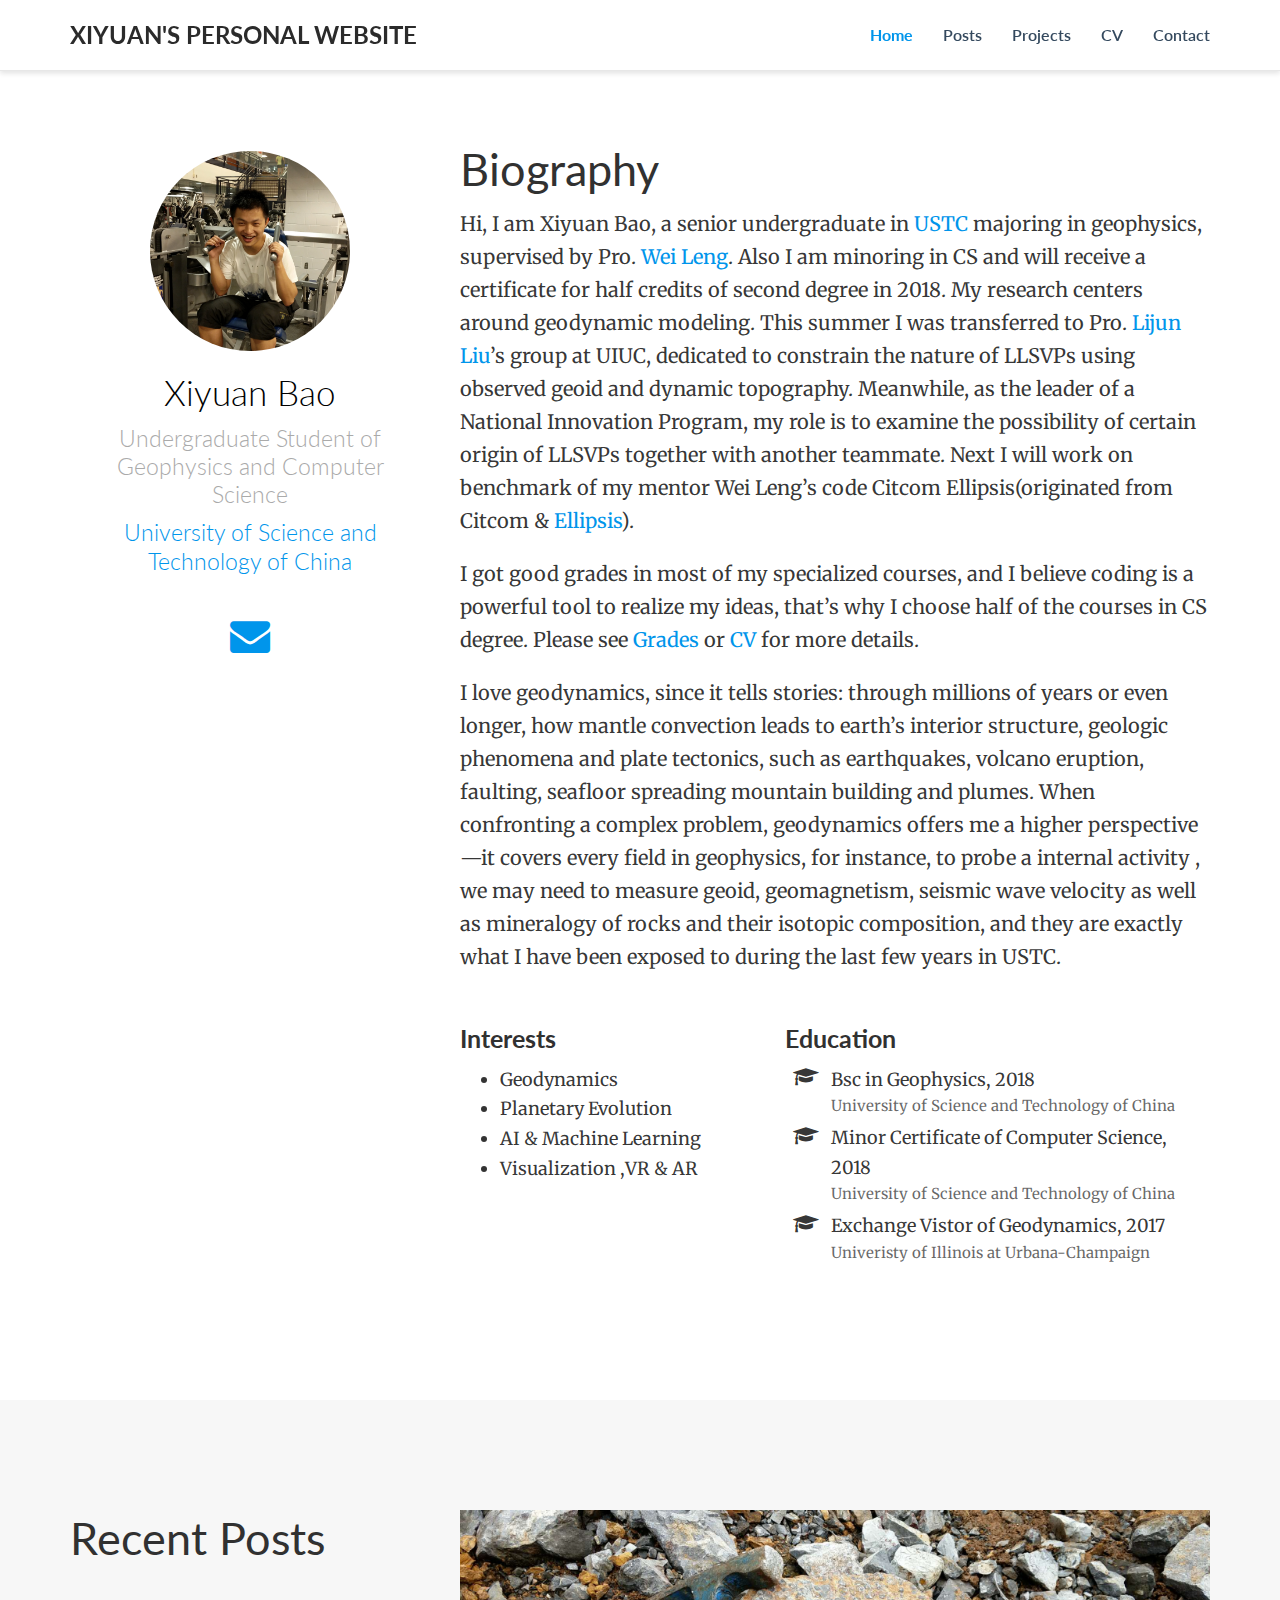
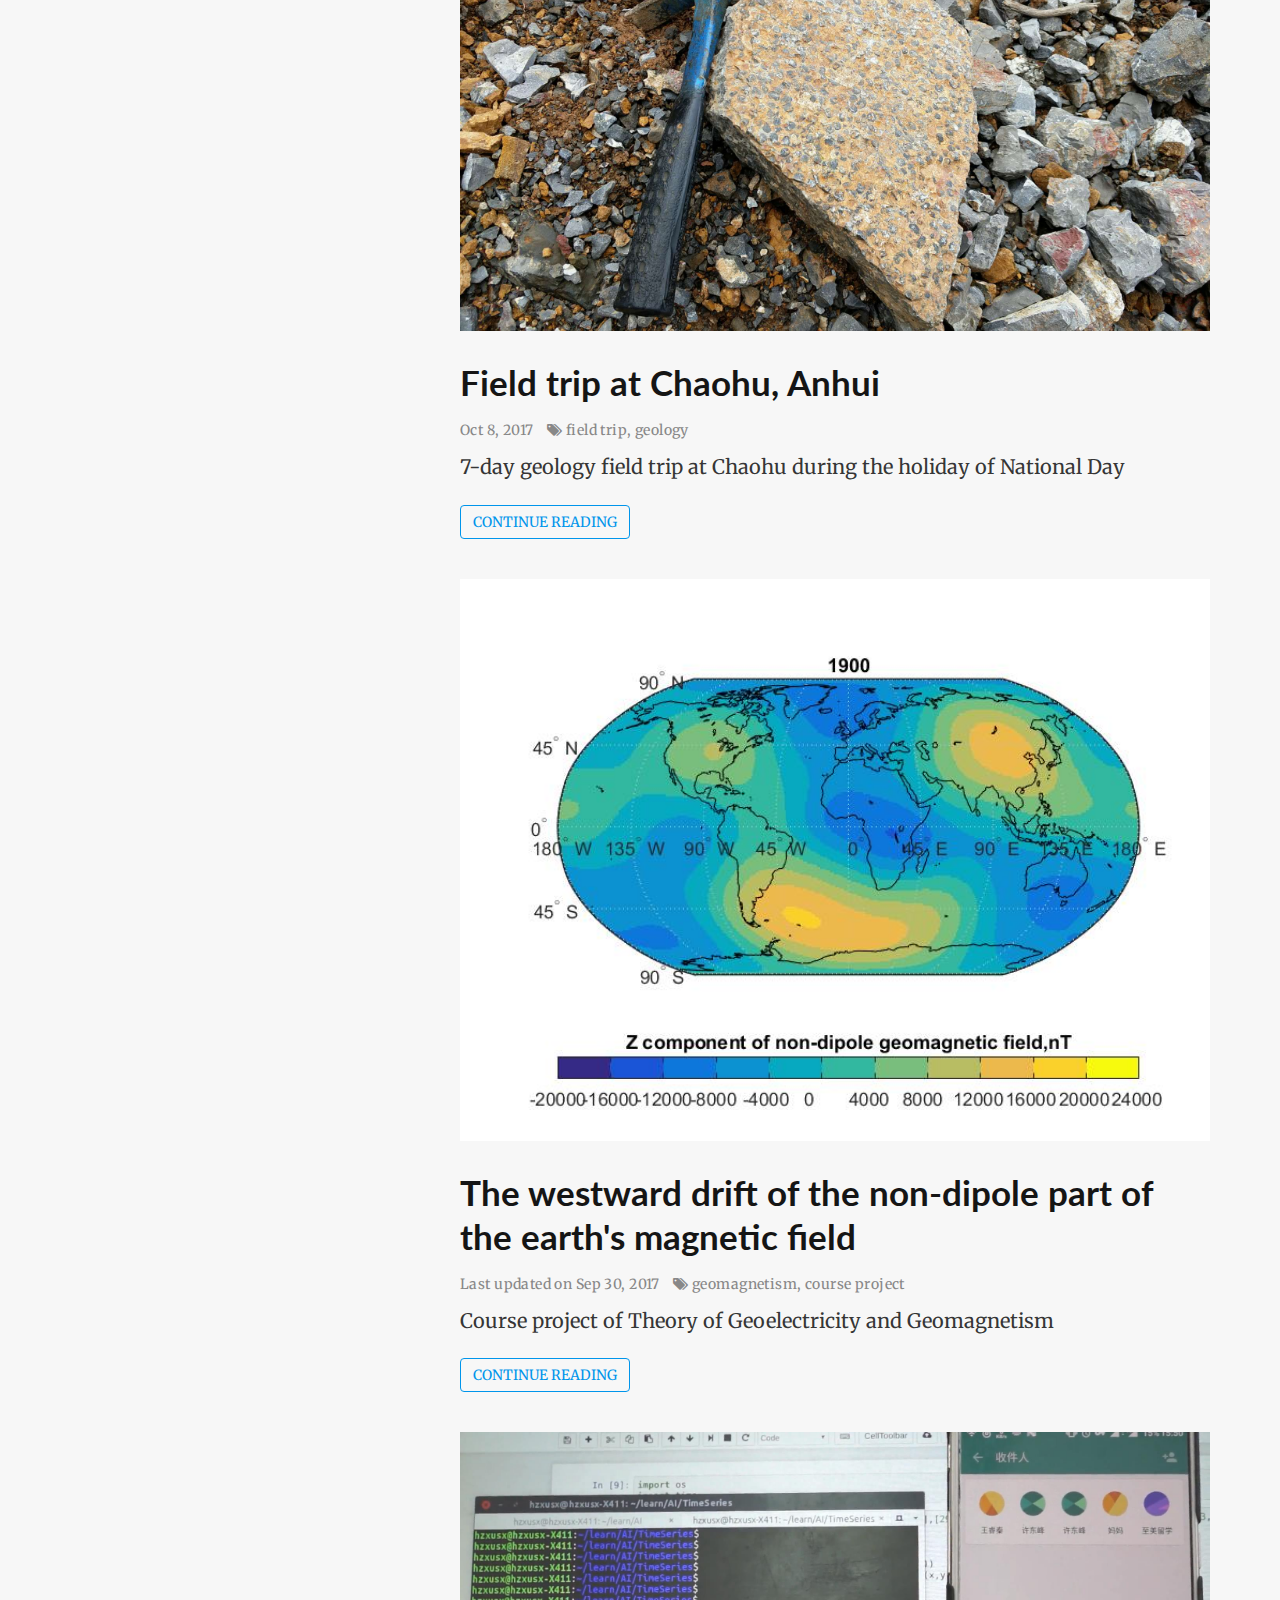
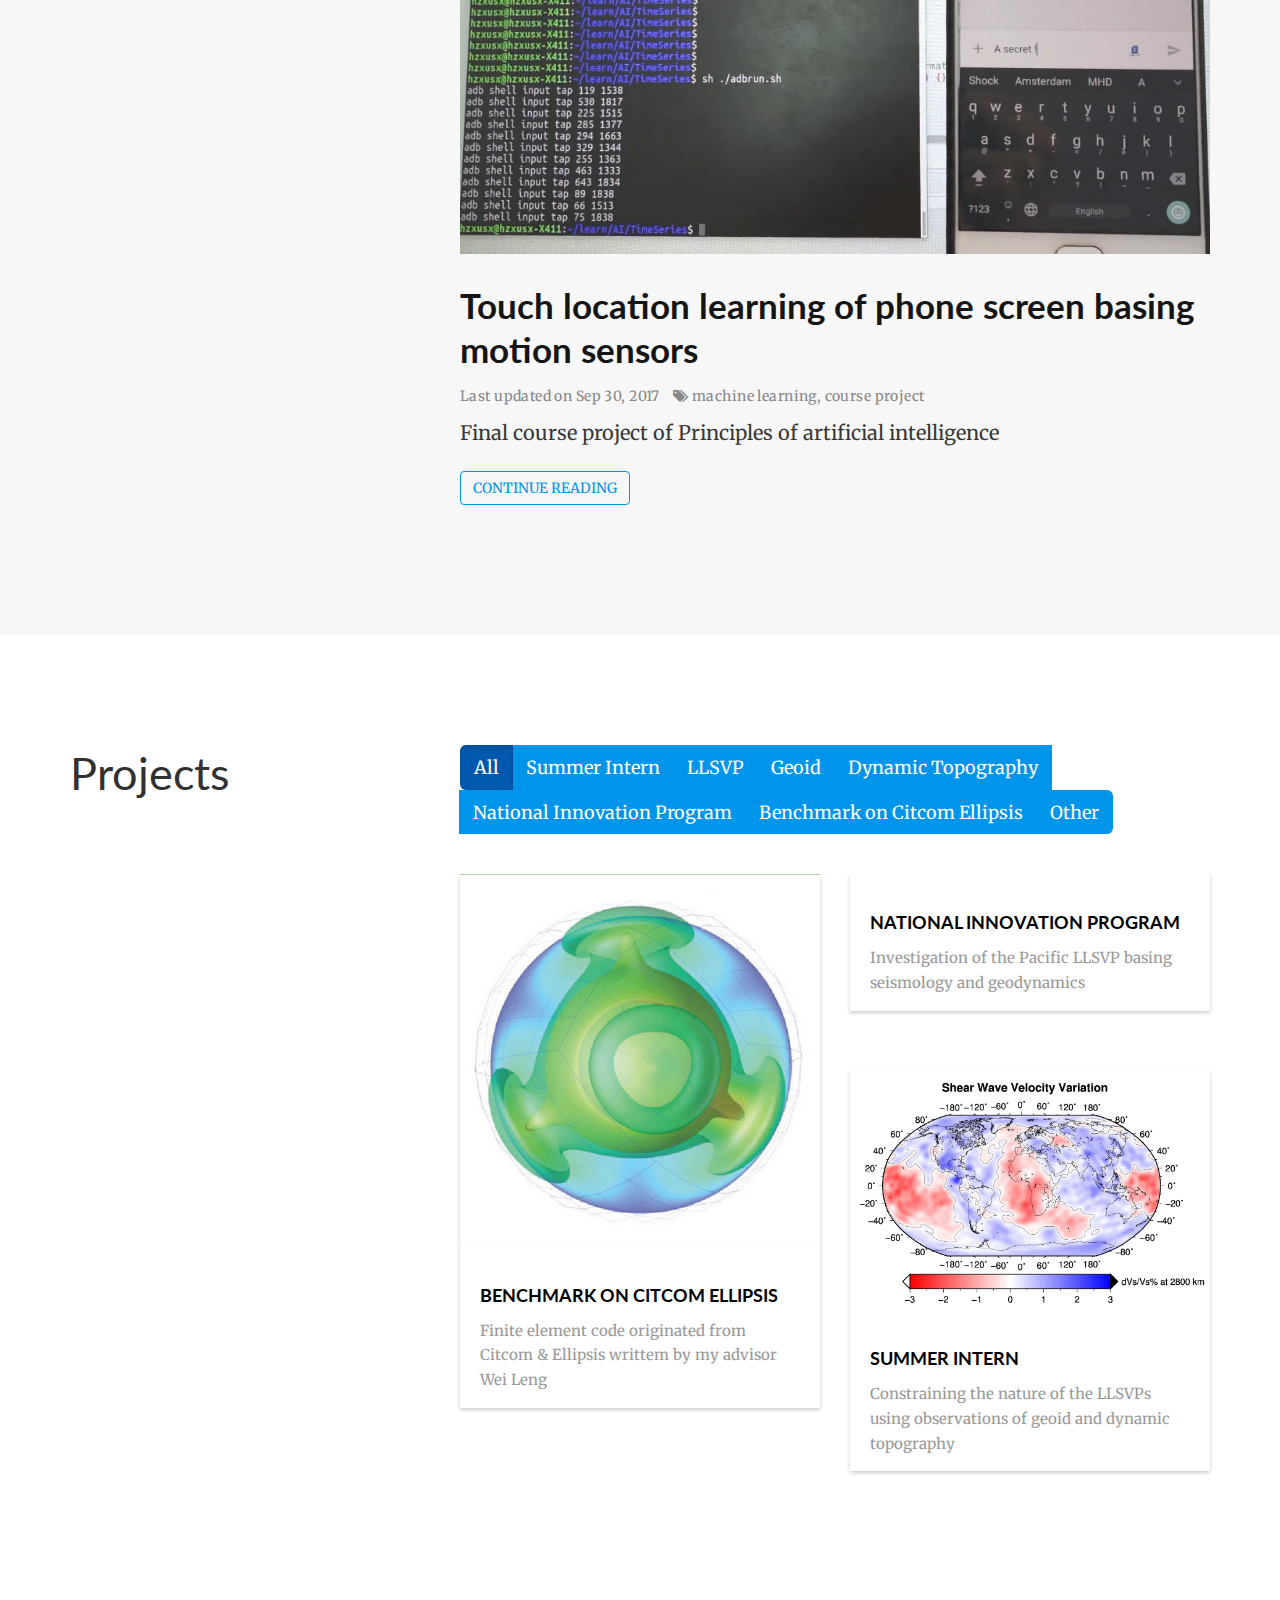
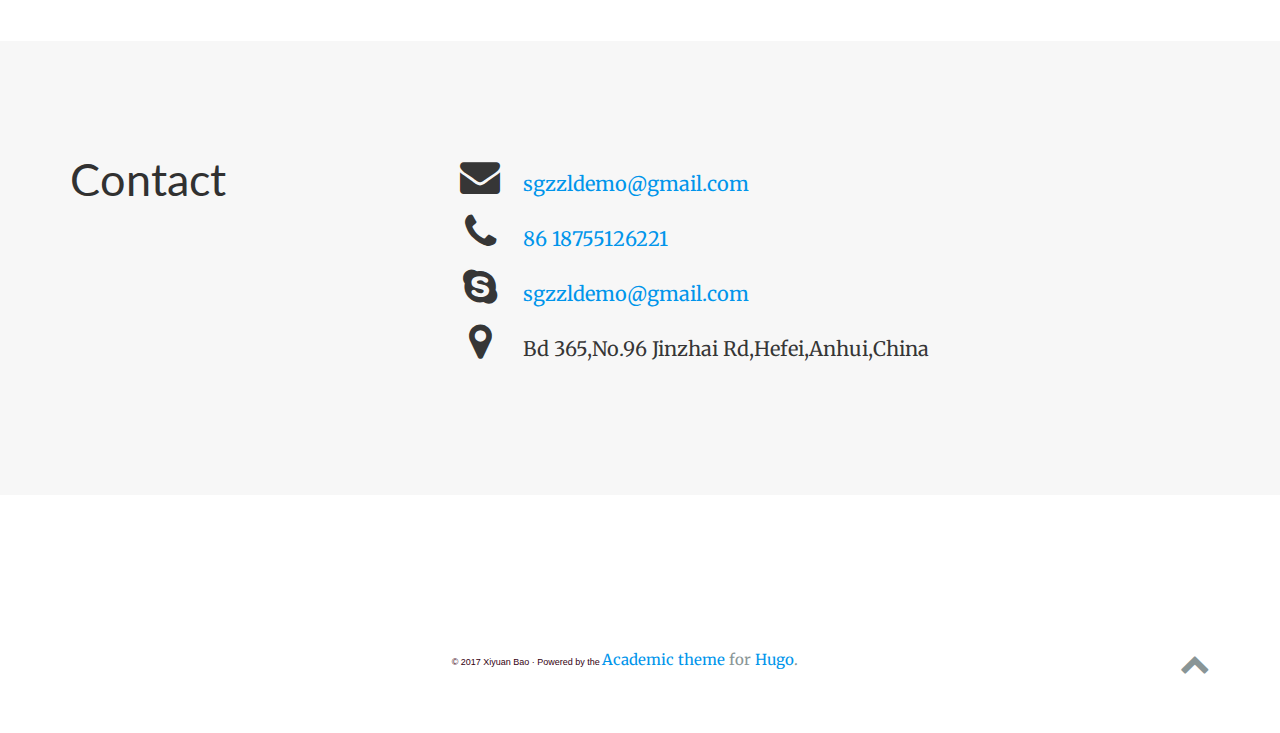
==== commit 17f1e38b: "modi" ====
--- a/index.html
+++ b/index.html
@@ -210,11 +210,11 @@
 
           <li>Geodynamics</li>
 
-          <li>High Performance computing</li>
+          <li>Planetary Evolution</li>
 
           <li>AI &amp; Machine Learning</li>
 
-          <li>Virtual Reality &amp; Augmented Reality</li>
+          <li>Visualization ,VR &amp; AR</li>
 
         </ul>
       </div>
@@ -710,7 +710,6 @@
 
   <div align="center"><img src="http://www.reliablecounter.com/count.php?page=xiyuanbao.github.io&digit=style/plain/1/&reloads=0" alt="" title="" border="0"></a><br /><a href="http://" target="_blank" style="font-family: Geneva, Arial; font-size: 9px; color: #330010; text-decoration: none;"></div>
 
-
 <footer class="site-footer">
   <div class="container">
     <p class="powered-by">
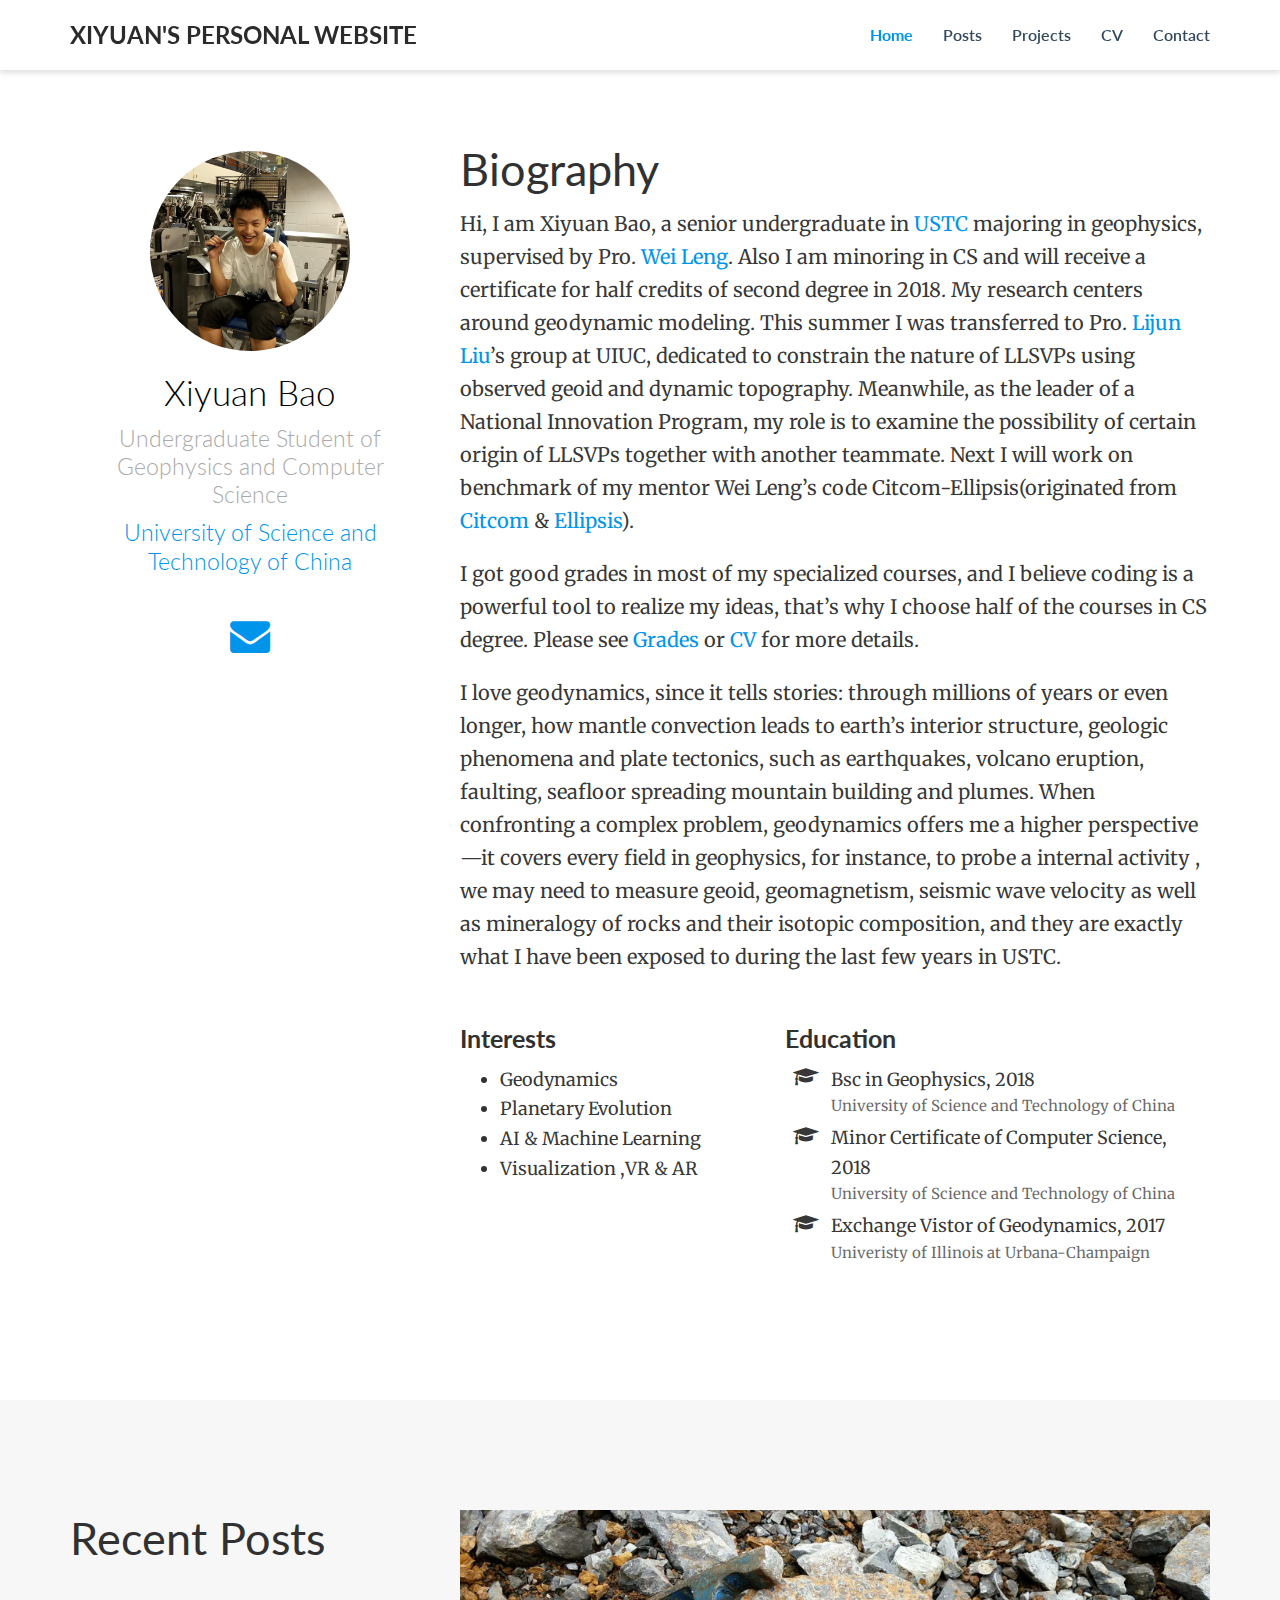
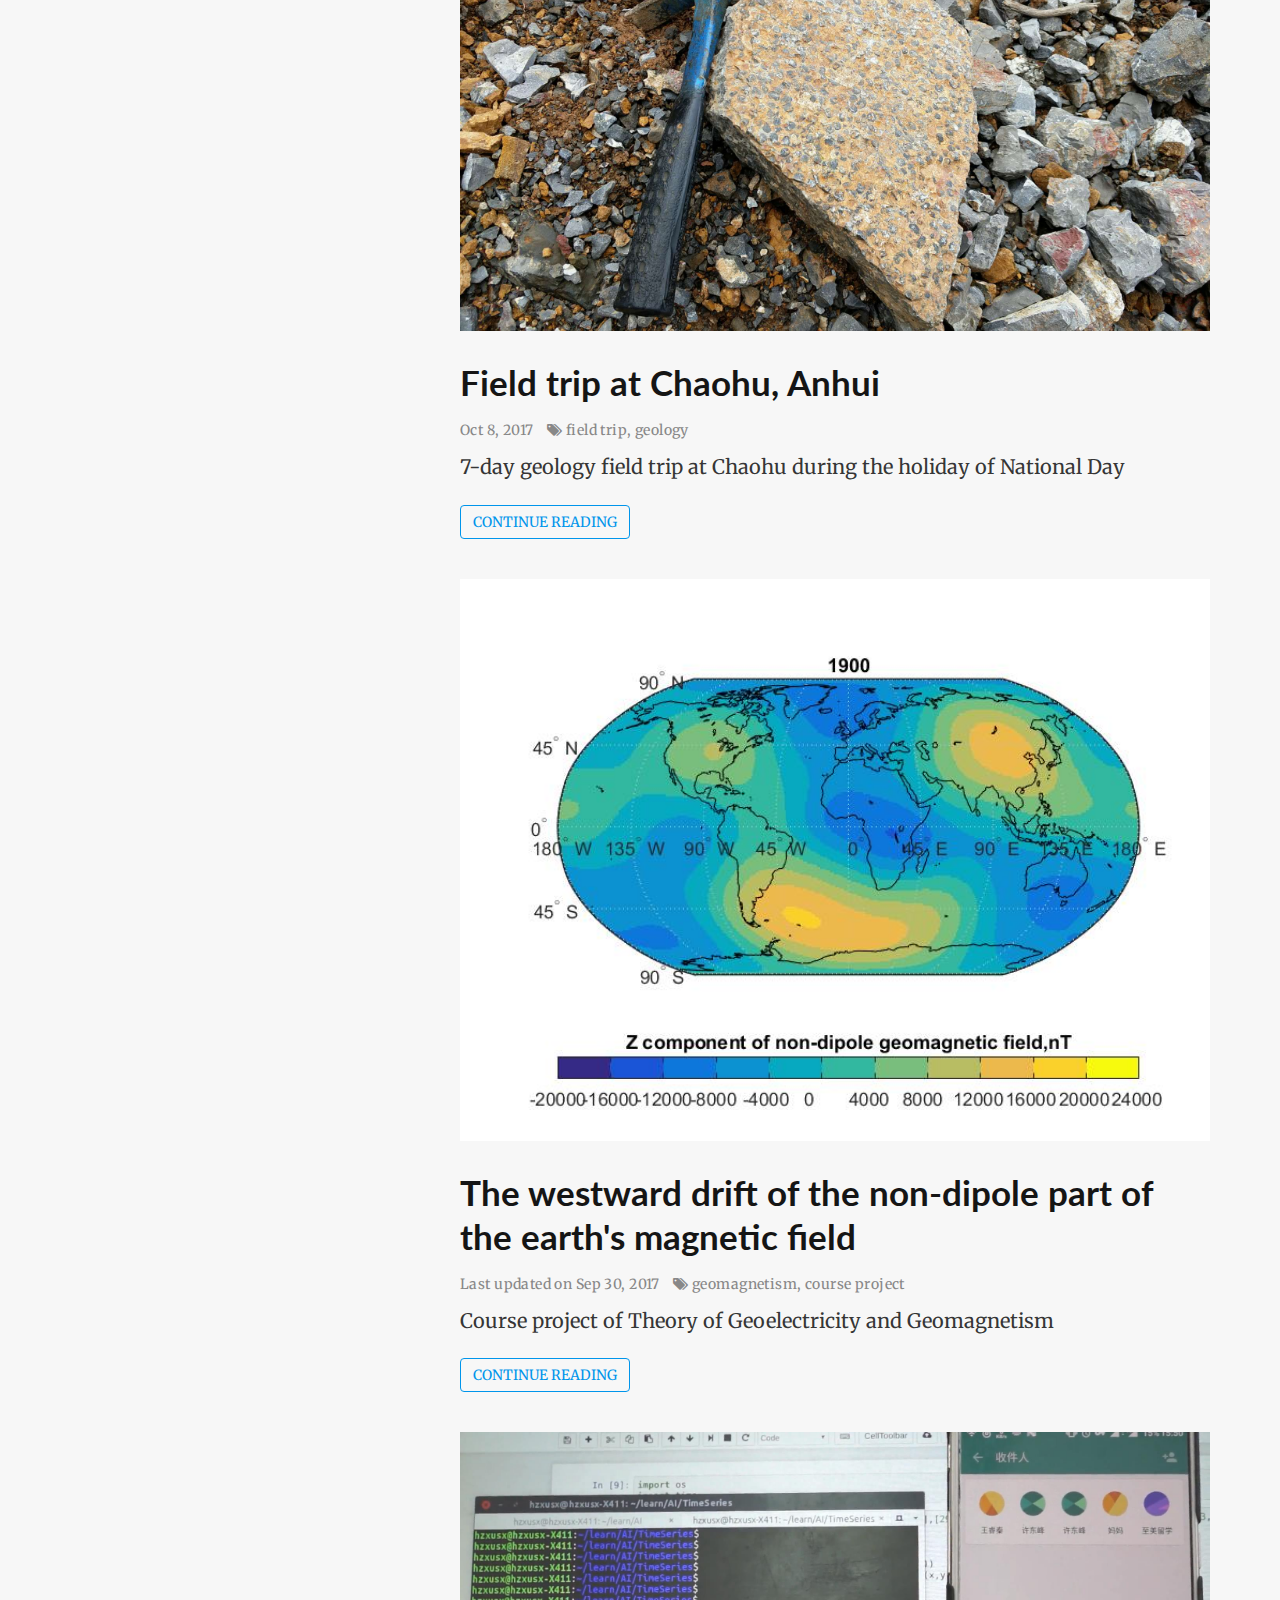
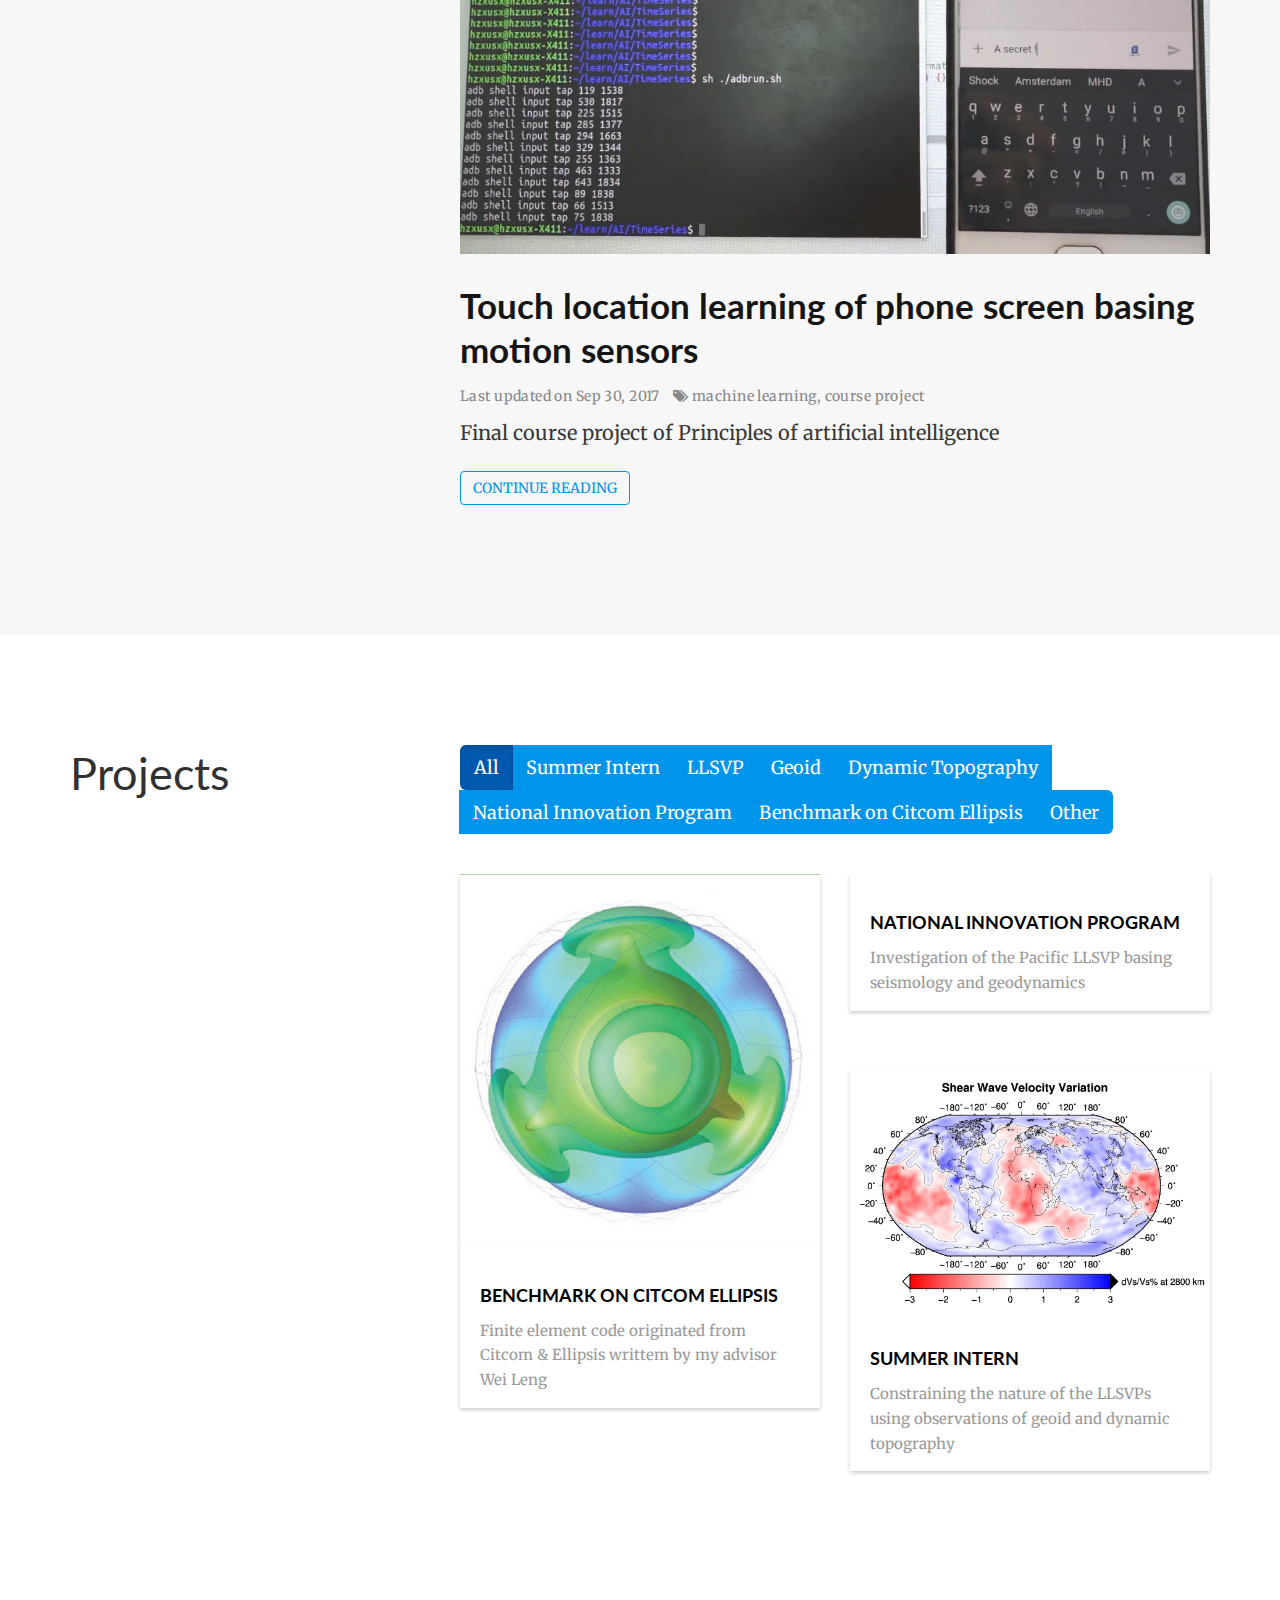
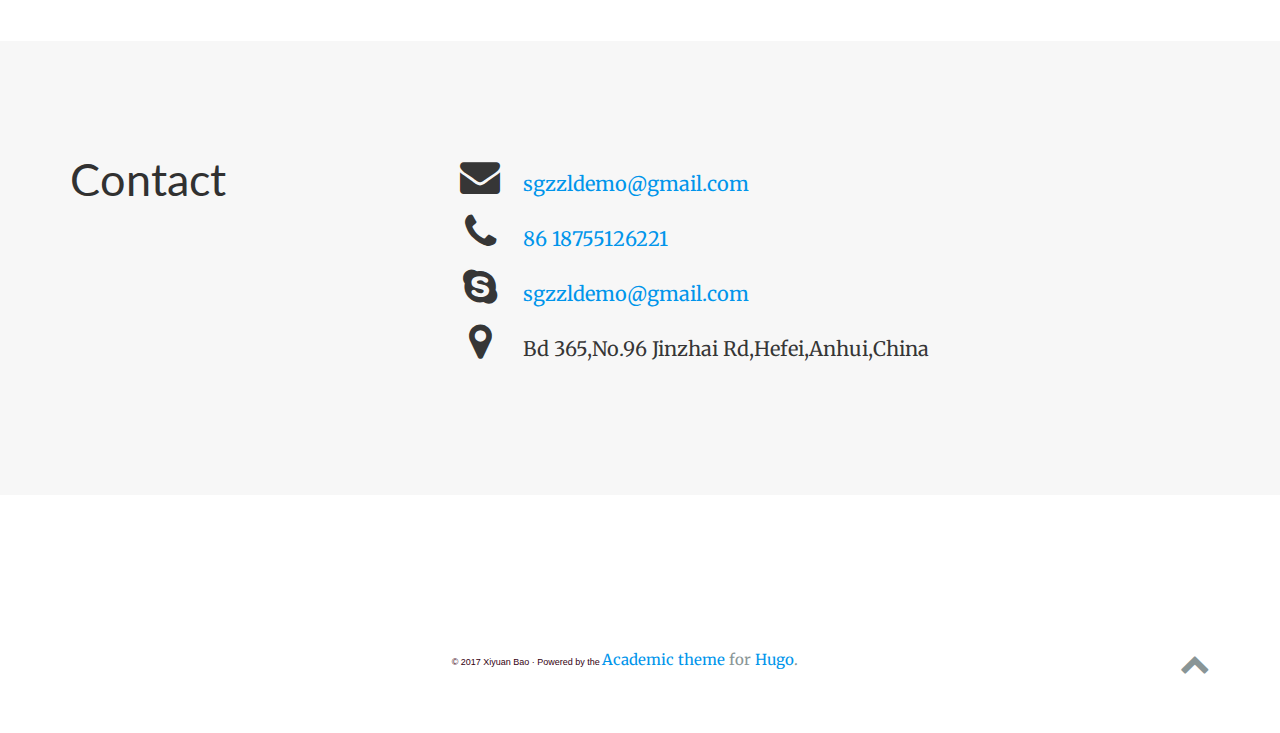
==== commit a940552b: "new cv" ====
--- a/index.html
+++ b/index.html
@@ -193,7 +193,7 @@
 
 <h1 id="biography">Biography</h1>
 
-<p>Hi, I am Xiyuan Bao, a senior undergraduate in <a href="http://en.ustc.edu.cn" target="_blank">USTC</a> majoring in geophysics, supervised by Pro. <a href="https://scholar.google.com.hk/citations?hl=en&amp;user=mM6zRxUAAAAJ&amp;view_op=list_works&amp;sortby=pubdate" target="_blank">Wei Leng</a>. Also I am minoring in CS and will receive a certificate for half credits of second degree in 2018. My research centers around geodynamic modeling. This summer I was transferred to Pro. <a href="https://www.geology.illinois.edu/cms/One.aspx?portalId=127672&amp;pageId=230146" target="_blank">Lijun Liu</a>&rsquo;s group at UIUC, dedicated to constrain the nature of LLSVPs using observed geoid and dynamic topography. Meanwhile, as the leader of a National Innovation Program, my role is to examine the possibility of certain origin of LLSVPs together with another teammate. Next I will work on benchmark of my mentor Wei Leng&rsquo;s code Citcom Ellipsis(originated from Citcom &amp; <a href="http://www.geodynamics.org/cig/software/ellipsis3d/" target="_blank">Ellipsis</a>).</p>
+<p>Hi, I am Xiyuan Bao, a senior undergraduate in <a href="http://en.ustc.edu.cn" target="_blank">USTC</a> majoring in geophysics, supervised by Pro. <a href="https://scholar.google.com.hk/citations?hl=en&amp;user=mM6zRxUAAAAJ&amp;view_op=list_works&amp;sortby=pubdate" target="_blank">Wei Leng</a>. Also I am minoring in CS and will receive a certificate for half credits of second degree in 2018. My research centers around geodynamic modeling. This summer I was transferred to Pro. <a href="https://www.geology.illinois.edu/cms/One.aspx?portalId=127672&amp;pageId=230146" target="_blank">Lijun Liu</a>&rsquo;s group at UIUC, dedicated to constrain the nature of LLSVPs using observed geoid and dynamic topography. Meanwhile, as the leader of a National Innovation Program, my role is to examine the possibility of certain origin of LLSVPs together with another teammate. Next I will work on benchmark of my mentor Wei Leng&rsquo;s code Citcom-Ellipsis(originated from <a href="https://en.wikipedia.org/wiki/Citcom" target="_blank">Citcom</a> &amp; <a href="http://www.geodynamics.org/cig/software/ellipsis3d/" target="_blank">Ellipsis</a>).</p>
 
 <p>I got good grades in most of my specialized courses, and I believe coding is a powerful tool to realize my ideas, that&rsquo;s why I choose half of the courses in CS degree. Please see <a href="https://xiyuanbao.github.io/grade/grade/" target="_blank">Grades</a> or <a href="https://xiyuanbao.github.io/cv/cv.pdf"/>CV</a>
  for more details.</p>
@@ -708,8 +708,7 @@
     </div>
   </section>
 
-  <div align="center"><img src="http://www.reliablecounter.com/count.php?page=xiyuanbao.github.io&digit=style/plain/1/&reloads=0" alt="" title="" border="0"></a><br /><a href="http://" target="_blank" style="font-family: Geneva, Arial; font-size: 9px; color: #330010; text-decoration: none;"></div>
-
+<div align="center"><img src="http://www.reliablecounter.com/count.php?page=xiyuanbao.github.io&digit=style/plain/1/&reloads=0" alt="" title="" border="0"></a><br /><a href="http://" target="_blank" style="font-family: Geneva, Arial; font-size: 9px; color: #330010; text-decoration: none;"></div>
 <footer class="site-footer">
   <div class="container">
     <p class="powered-by">
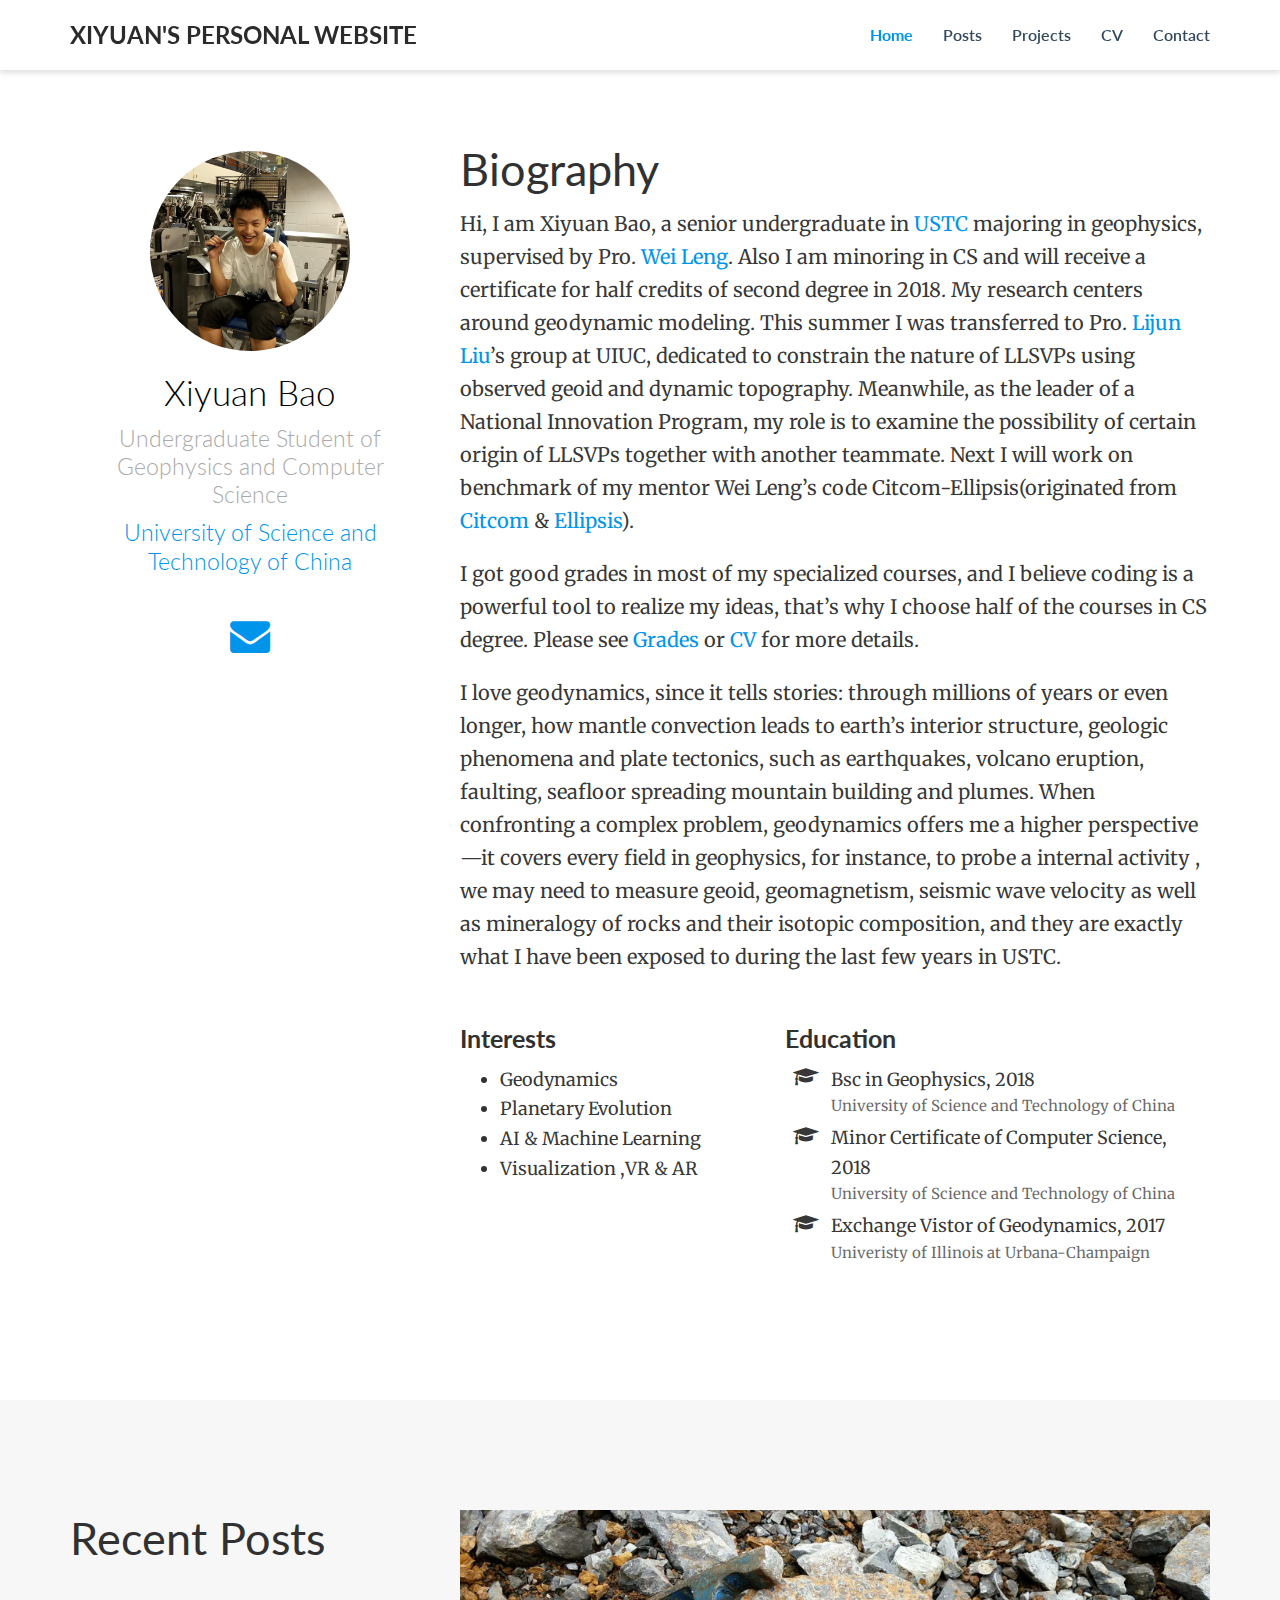
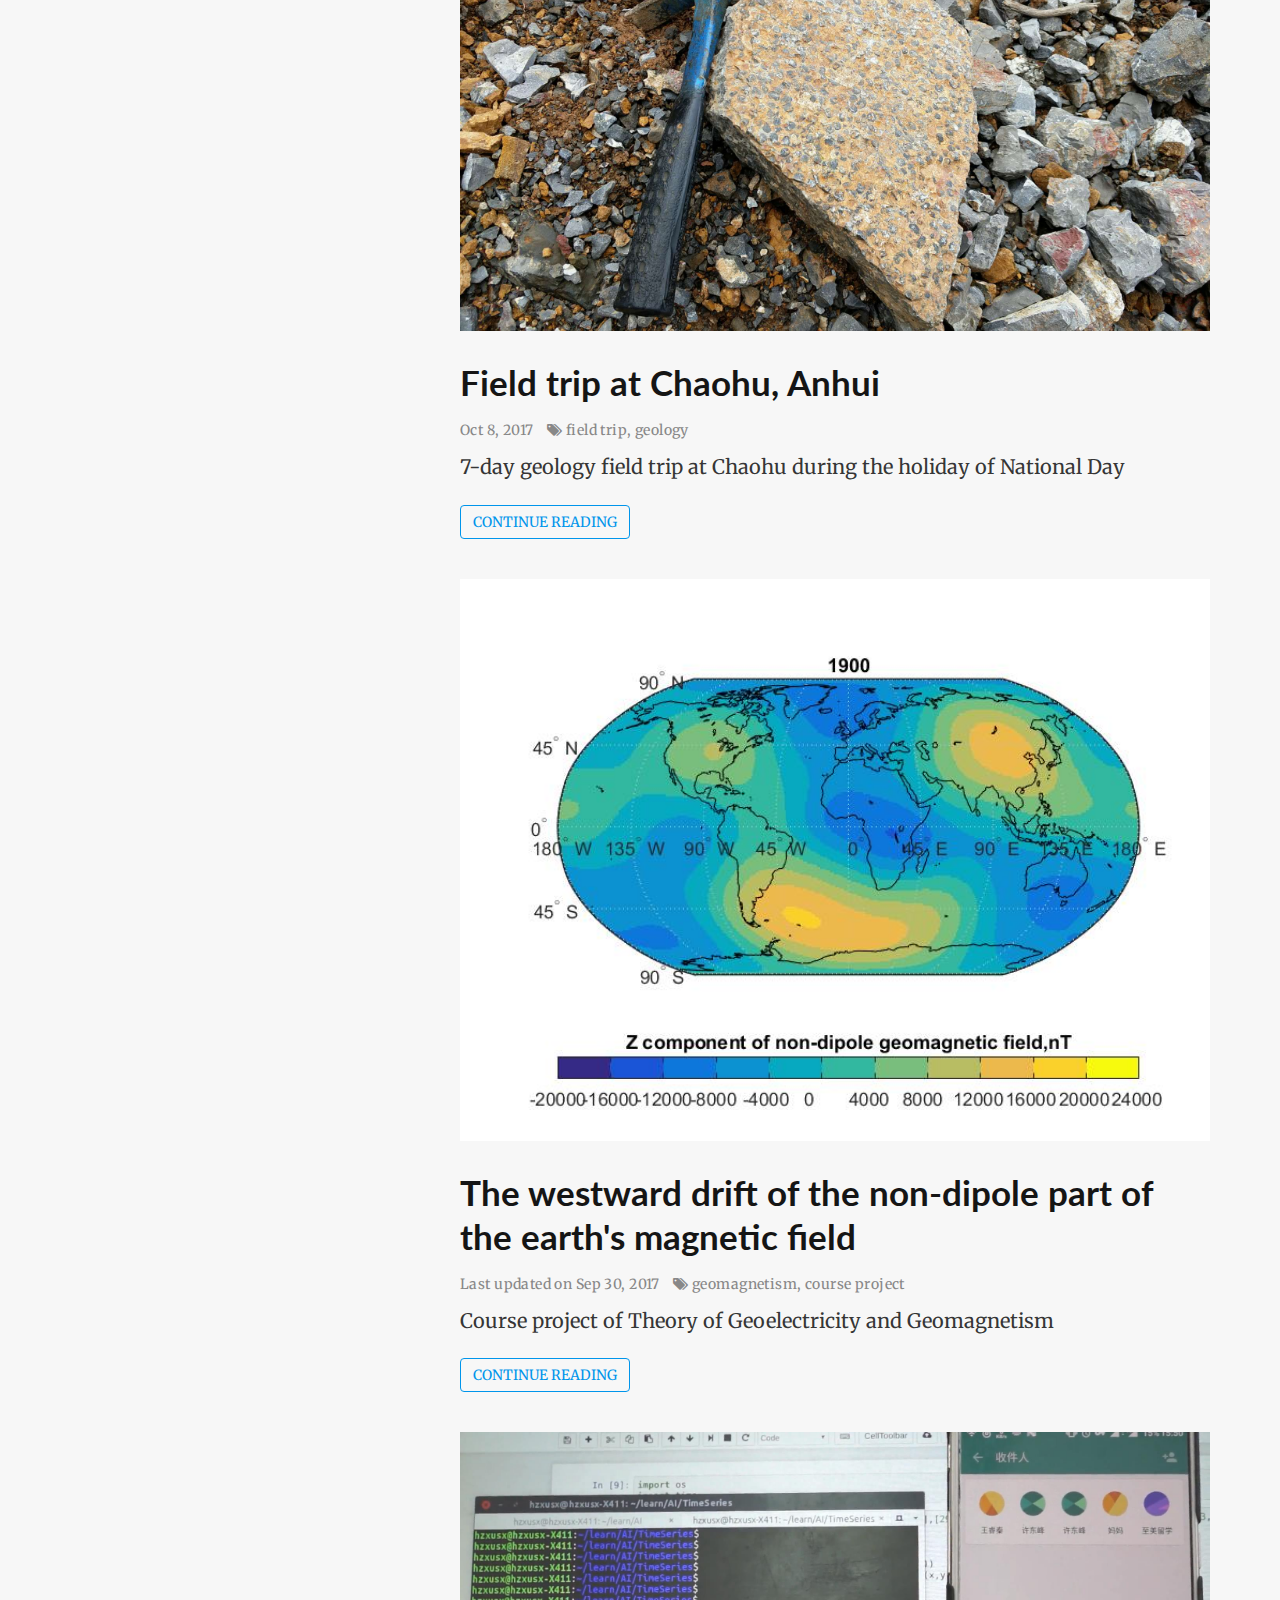
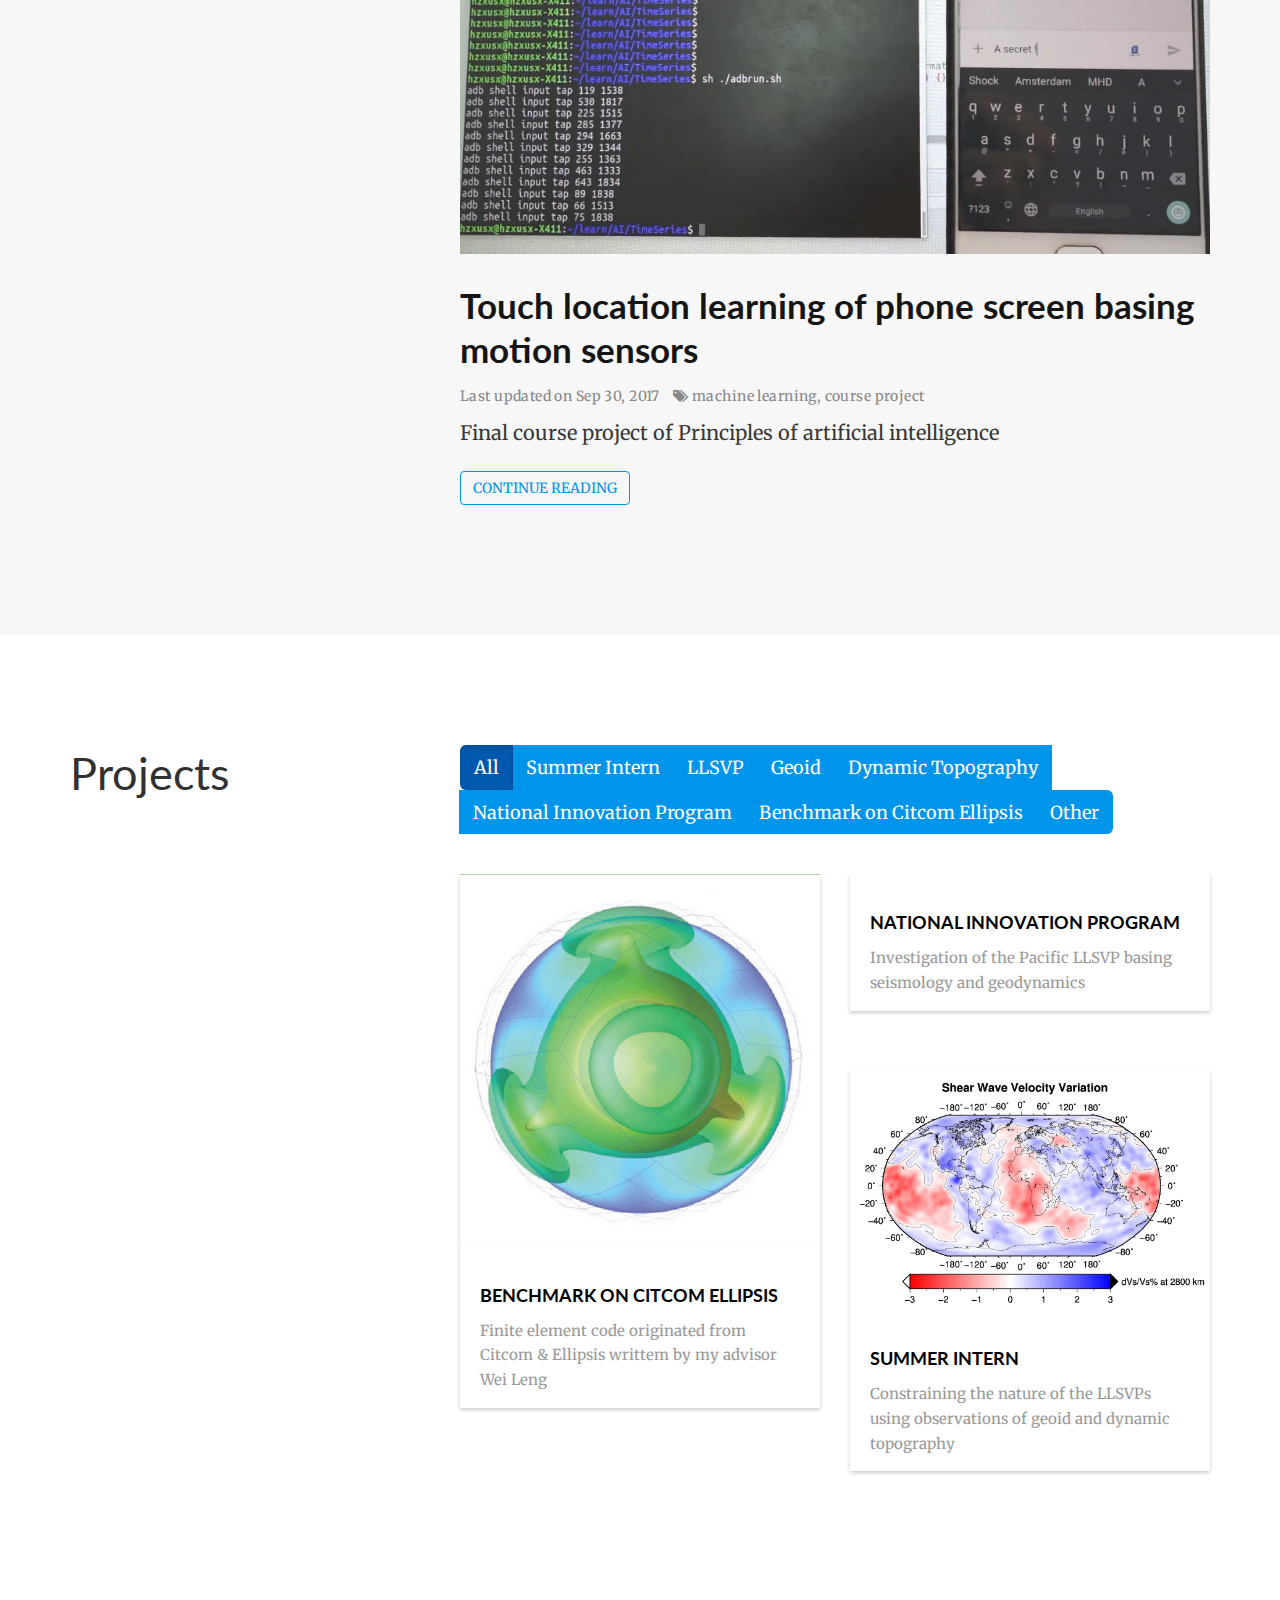
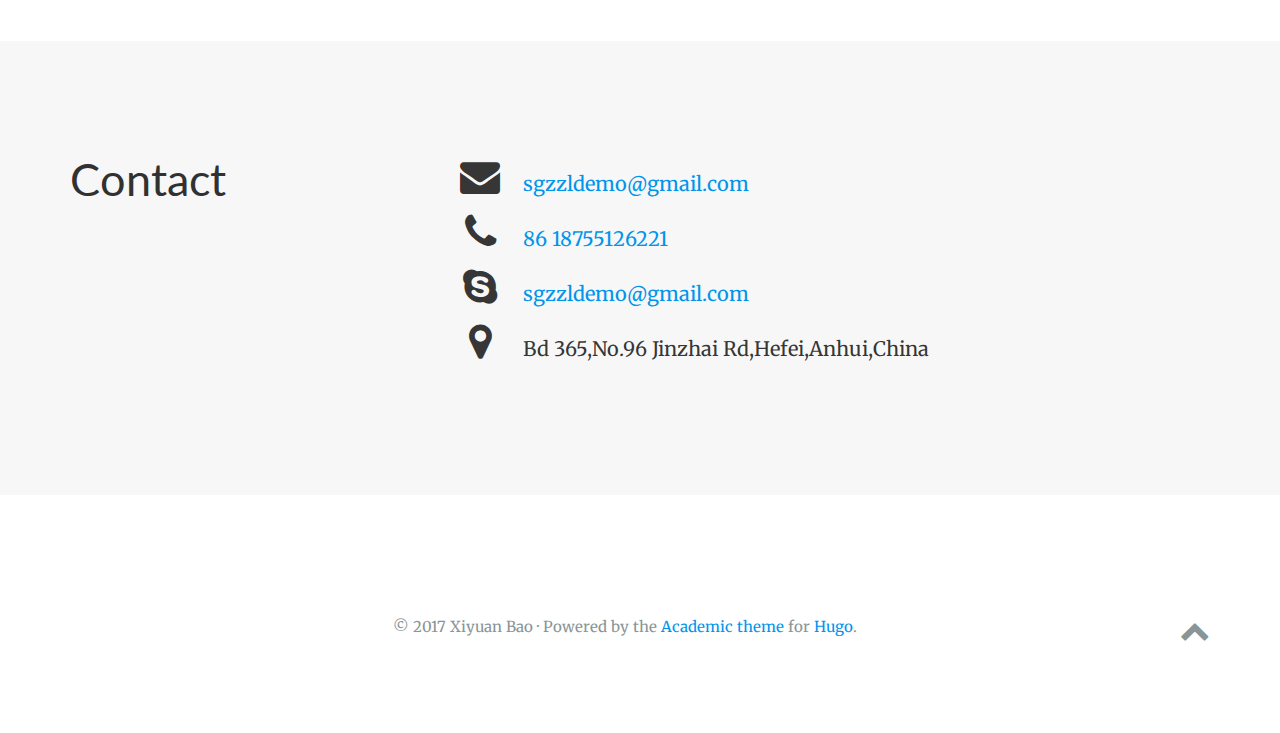
==== commit 568564c6: "GT" ====
--- a/index.html
+++ b/index.html
@@ -708,7 +708,8 @@
     </div>
   </section>
 
-<div align="center"><img src="http://www.reliablecounter.com/count.php?page=xiyuanbao.github.io&digit=style/plain/1/&reloads=0" alt="" title="" border="0"></a><br /><a href="http://" target="_blank" style="font-family: Geneva, Arial; font-size: 9px; color: #330010; text-decoration: none;"></div>
+
+
 <footer class="site-footer">
   <div class="container">
     <p class="powered-by">
@@ -729,6 +730,7 @@
     </p>
   </div>
 </footer>
+<div align="center"><img src="http://www.reliablecounter.com/count.php?page=xiyuanbao.github.io&digit=style/plain/1/&reloads=0" alt="" title="" border="0"></a><br /><a href="http://" target="_blank" style="font-family: Geneva, Arial; font-size: 9px; color: #330010; text-decoration: none;"></div>
 
 
     <script src="https://cdnjs.cloudflare.com/ajax/libs/jquery/1.12.4/jquery.min.js" integrity="sha512-jGsMH83oKe9asCpkOVkBnUrDDTp8wl+adkB2D+//JtlxO4SrLoJdhbOysIFQJloQFD+C4Fl1rMsQZF76JjV0eQ==" crossorigin="anonymous"></script>
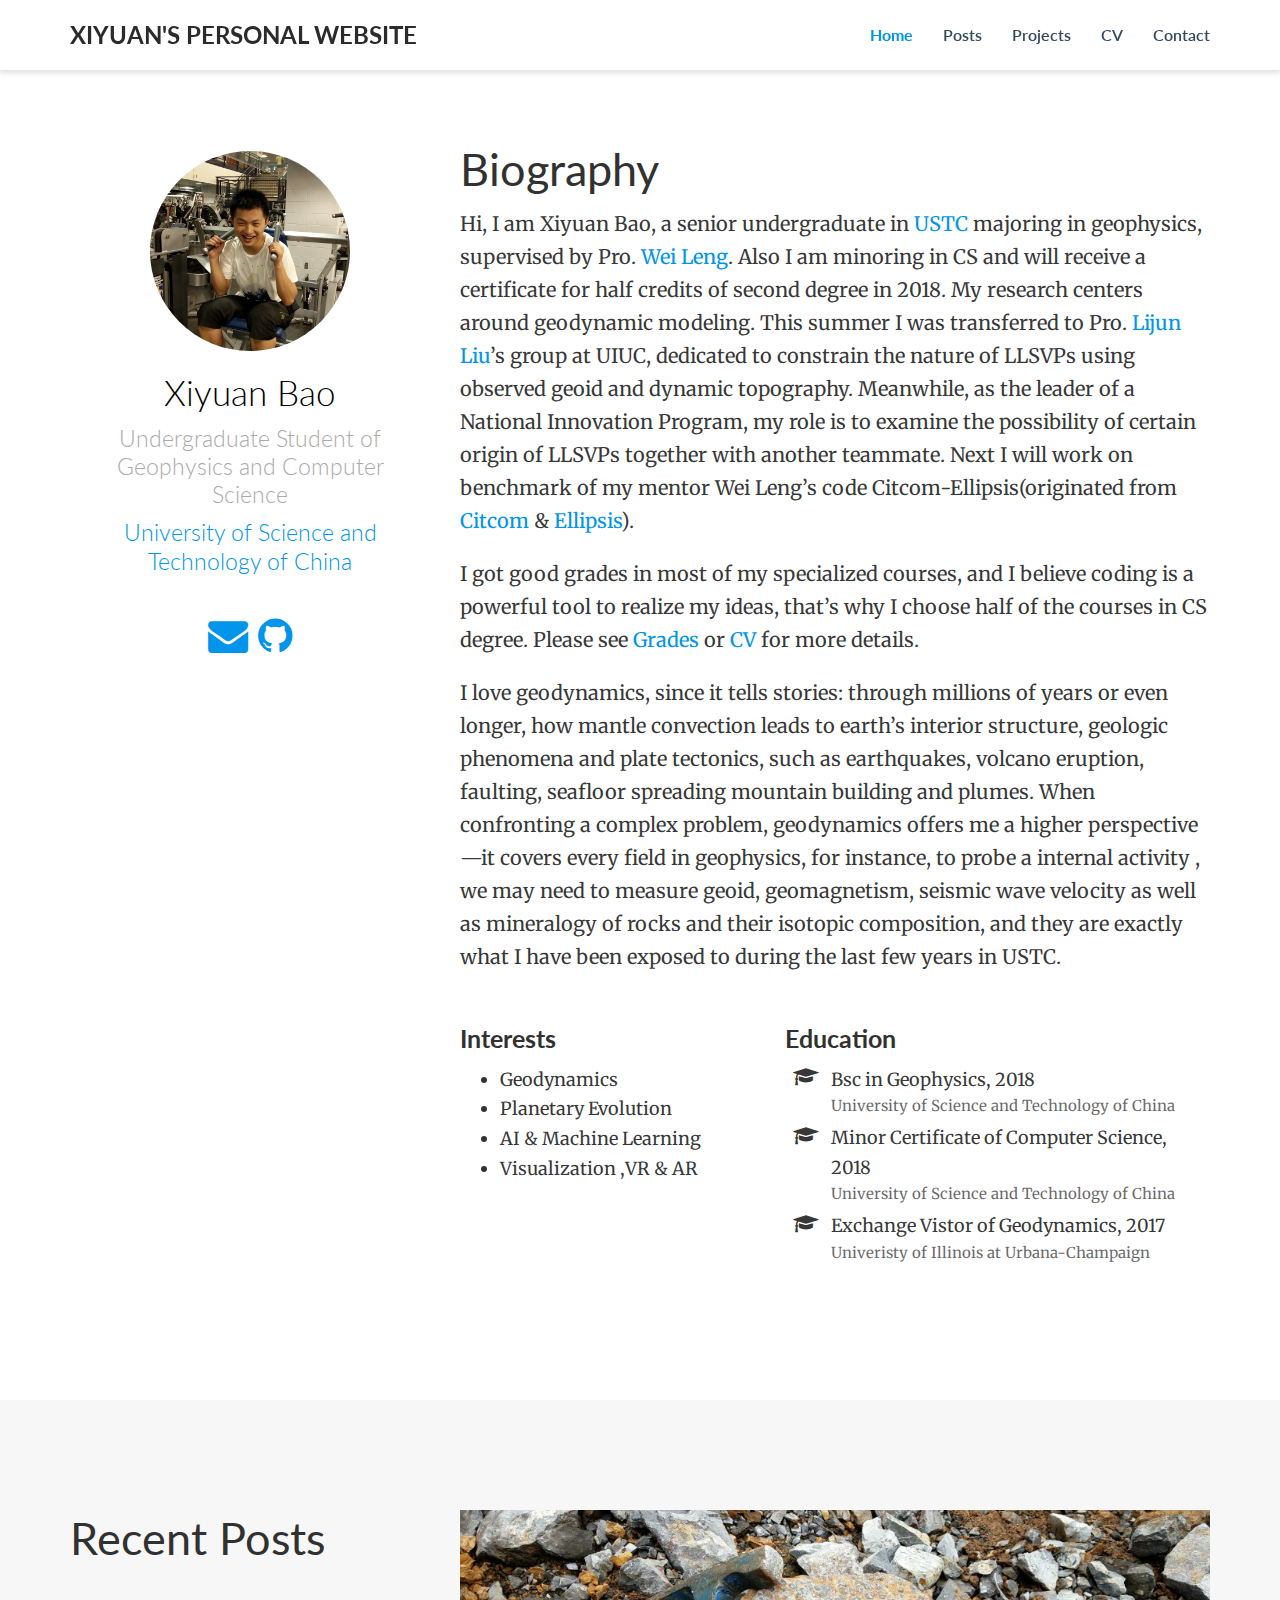
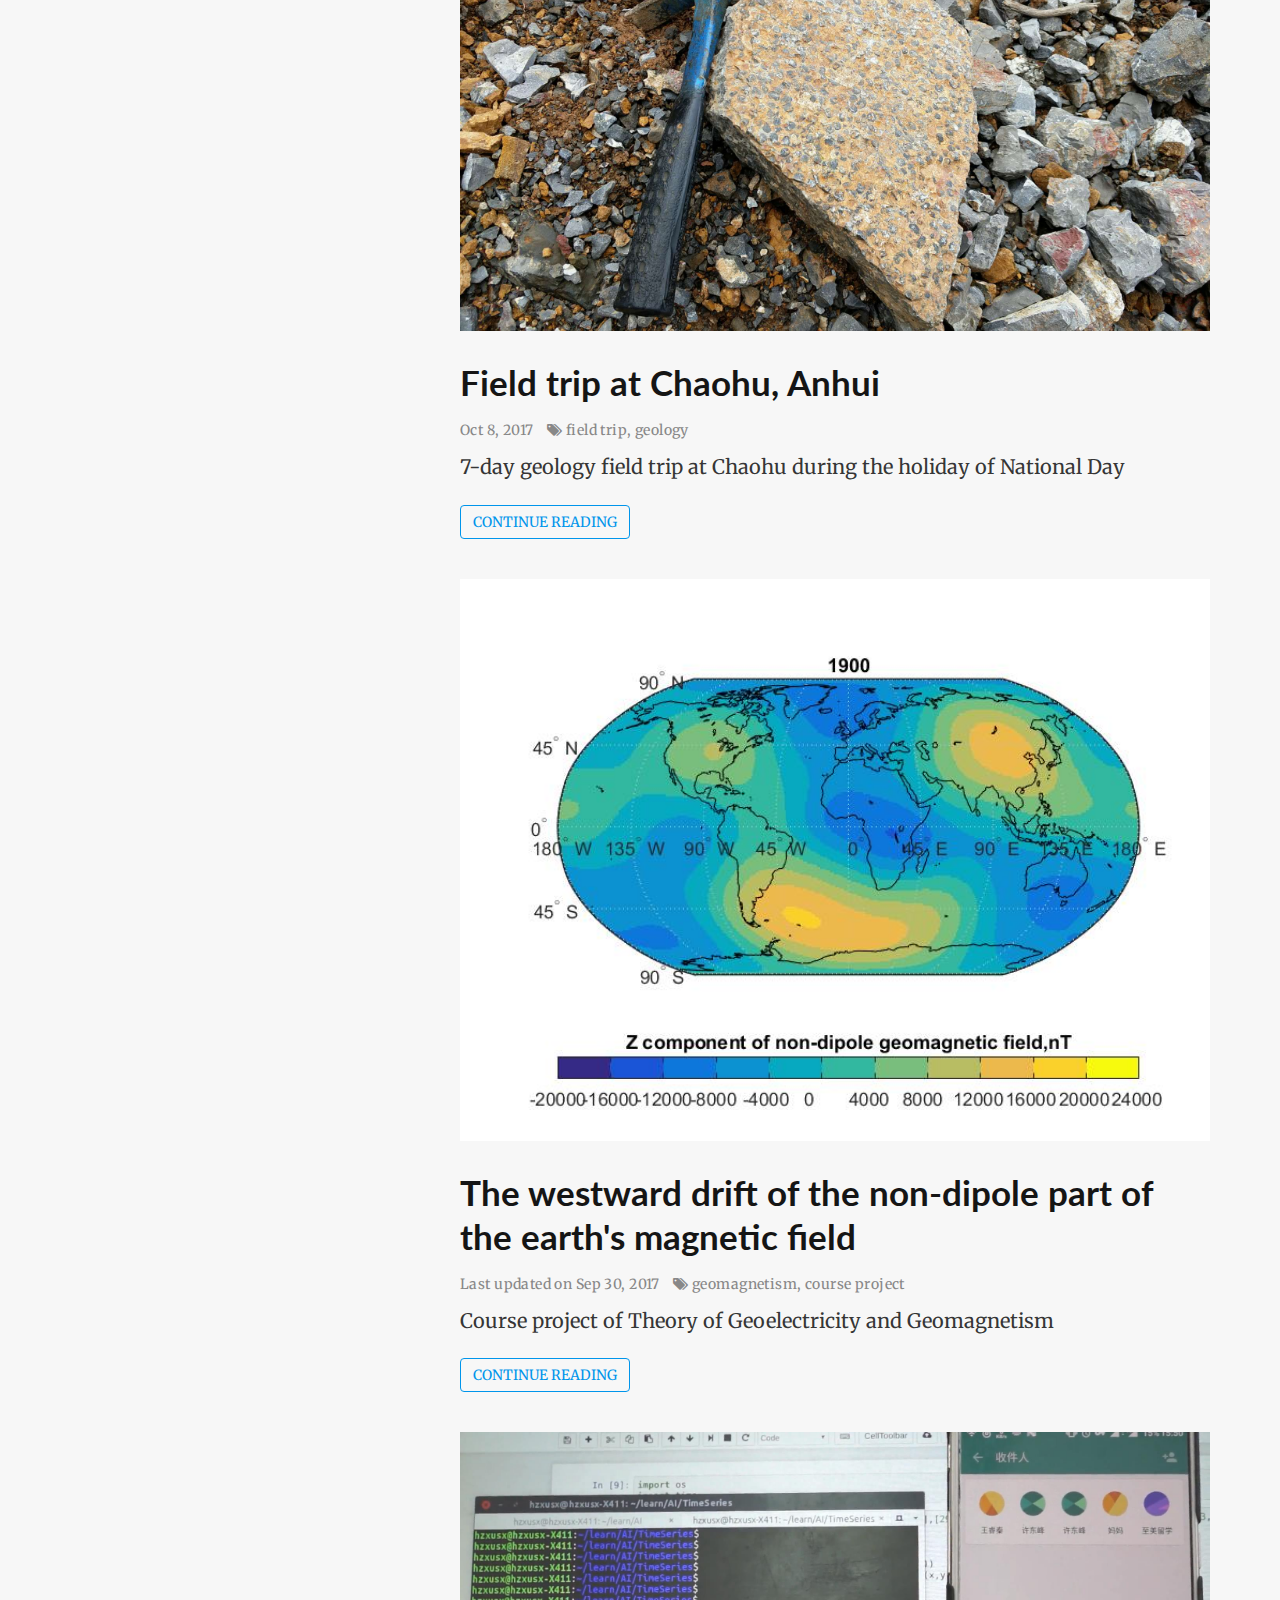
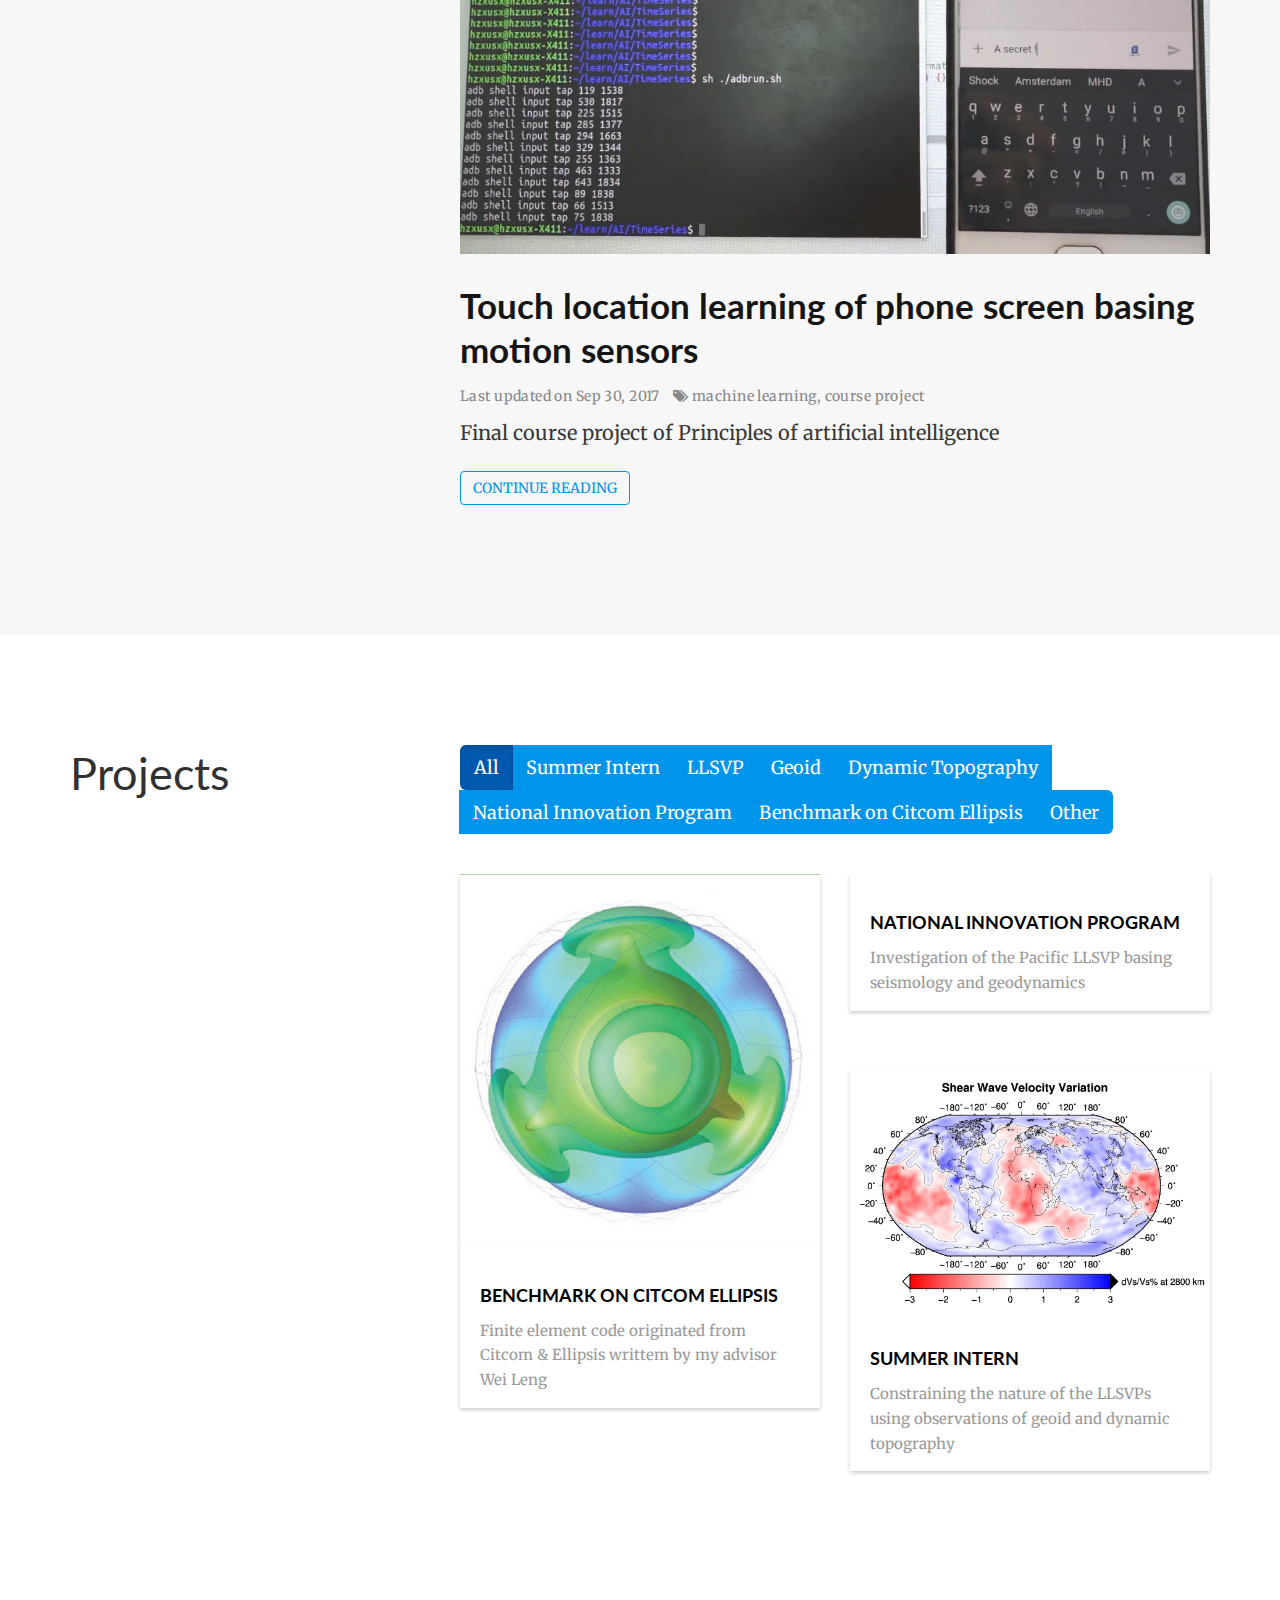
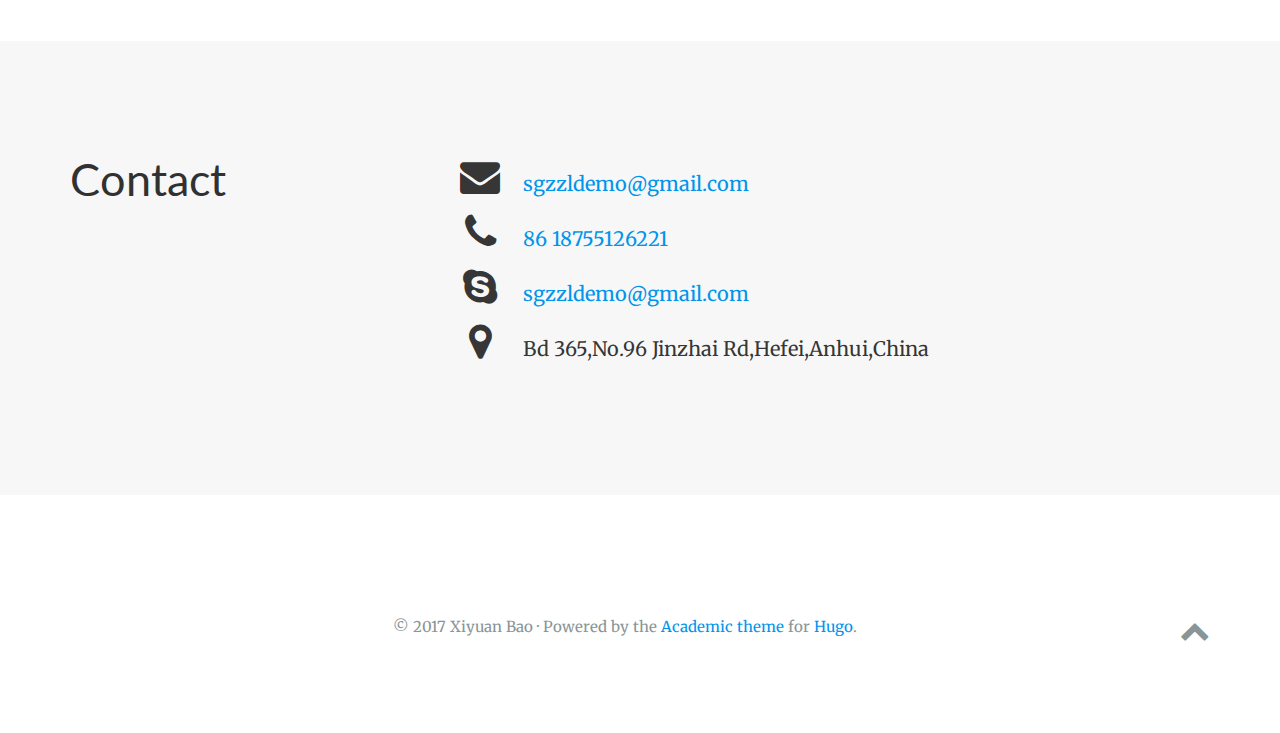
==== commit c3fbaac8: "GT" ====
--- a/index.html
+++ b/index.html
@@ -183,6 +183,13 @@
           </a>
         </li>
 
+
+        <li>
+          <a itemprop="sameAs" href="//github.com/xiyuanbao" target="_blank">
+            <i class="fa fa-github big-icon"></i>
+          </a>
+        </li>
+
       </ul>
 
     </div>
